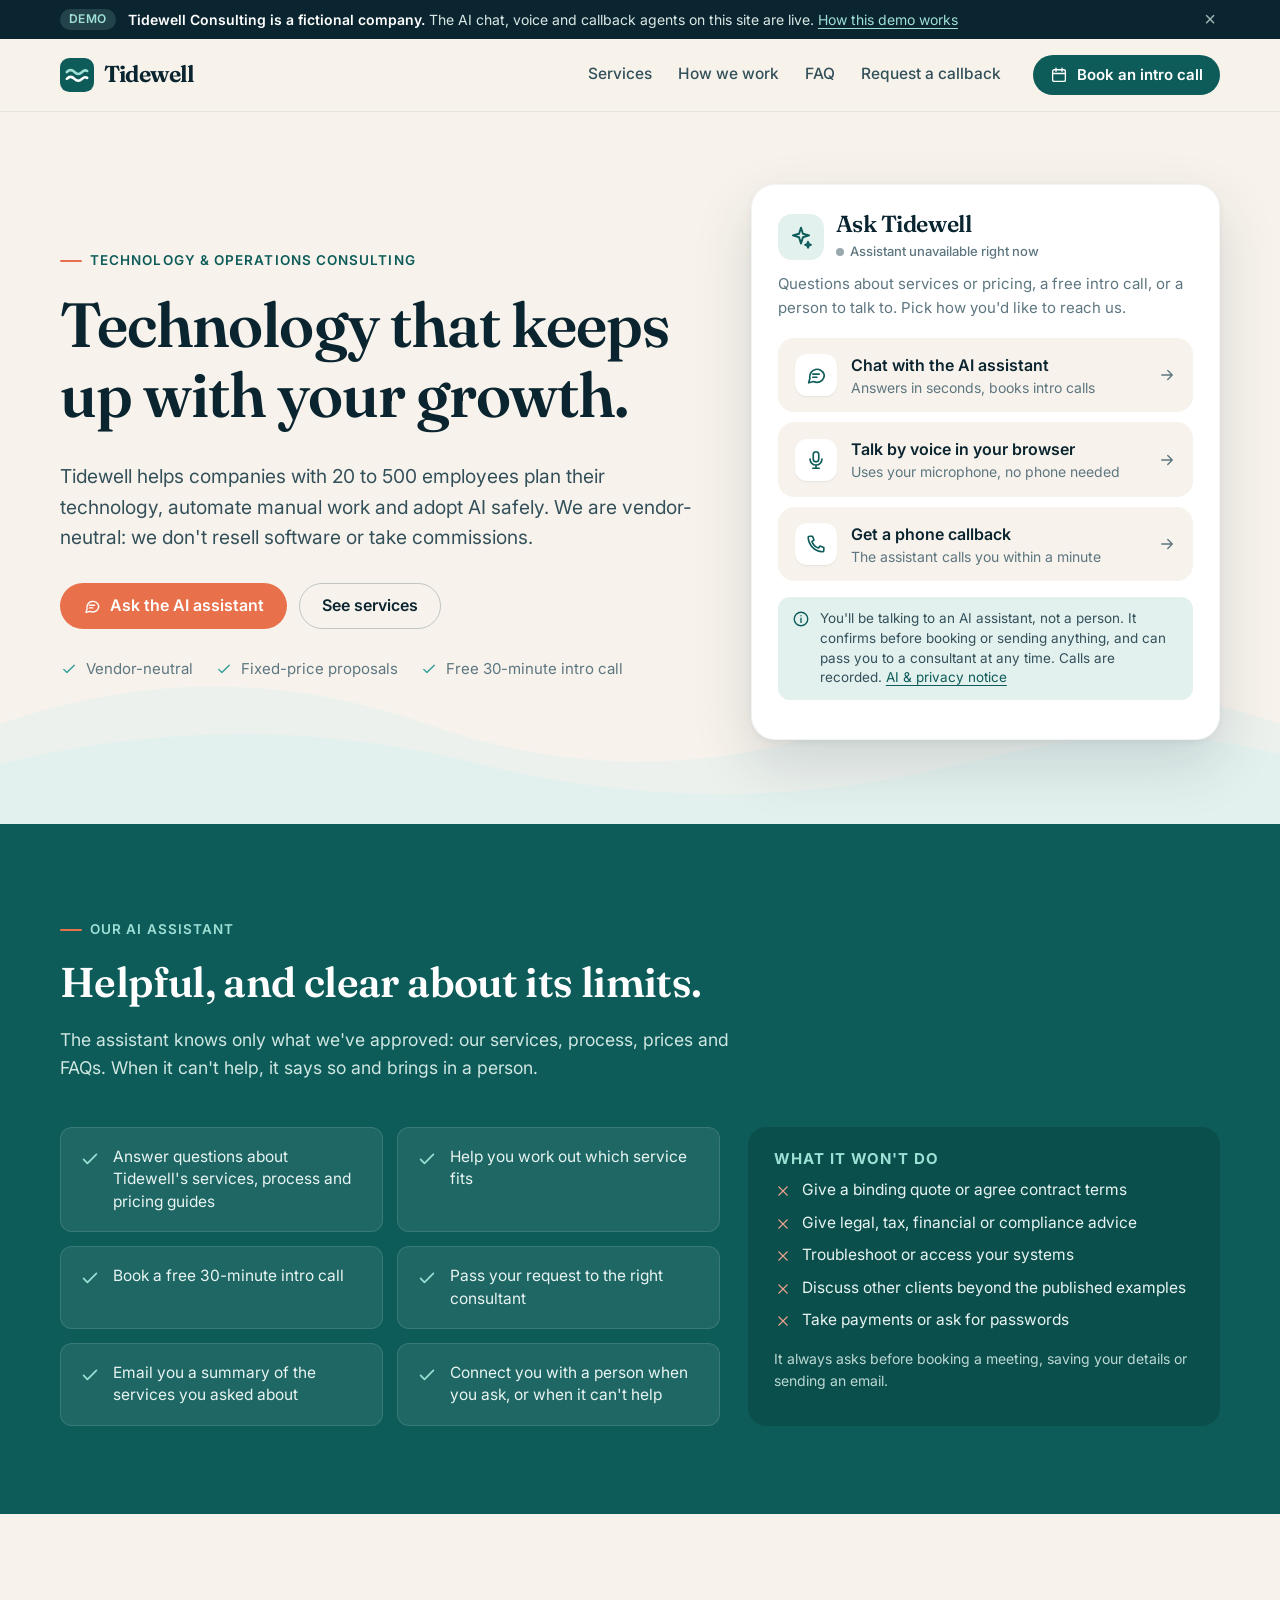
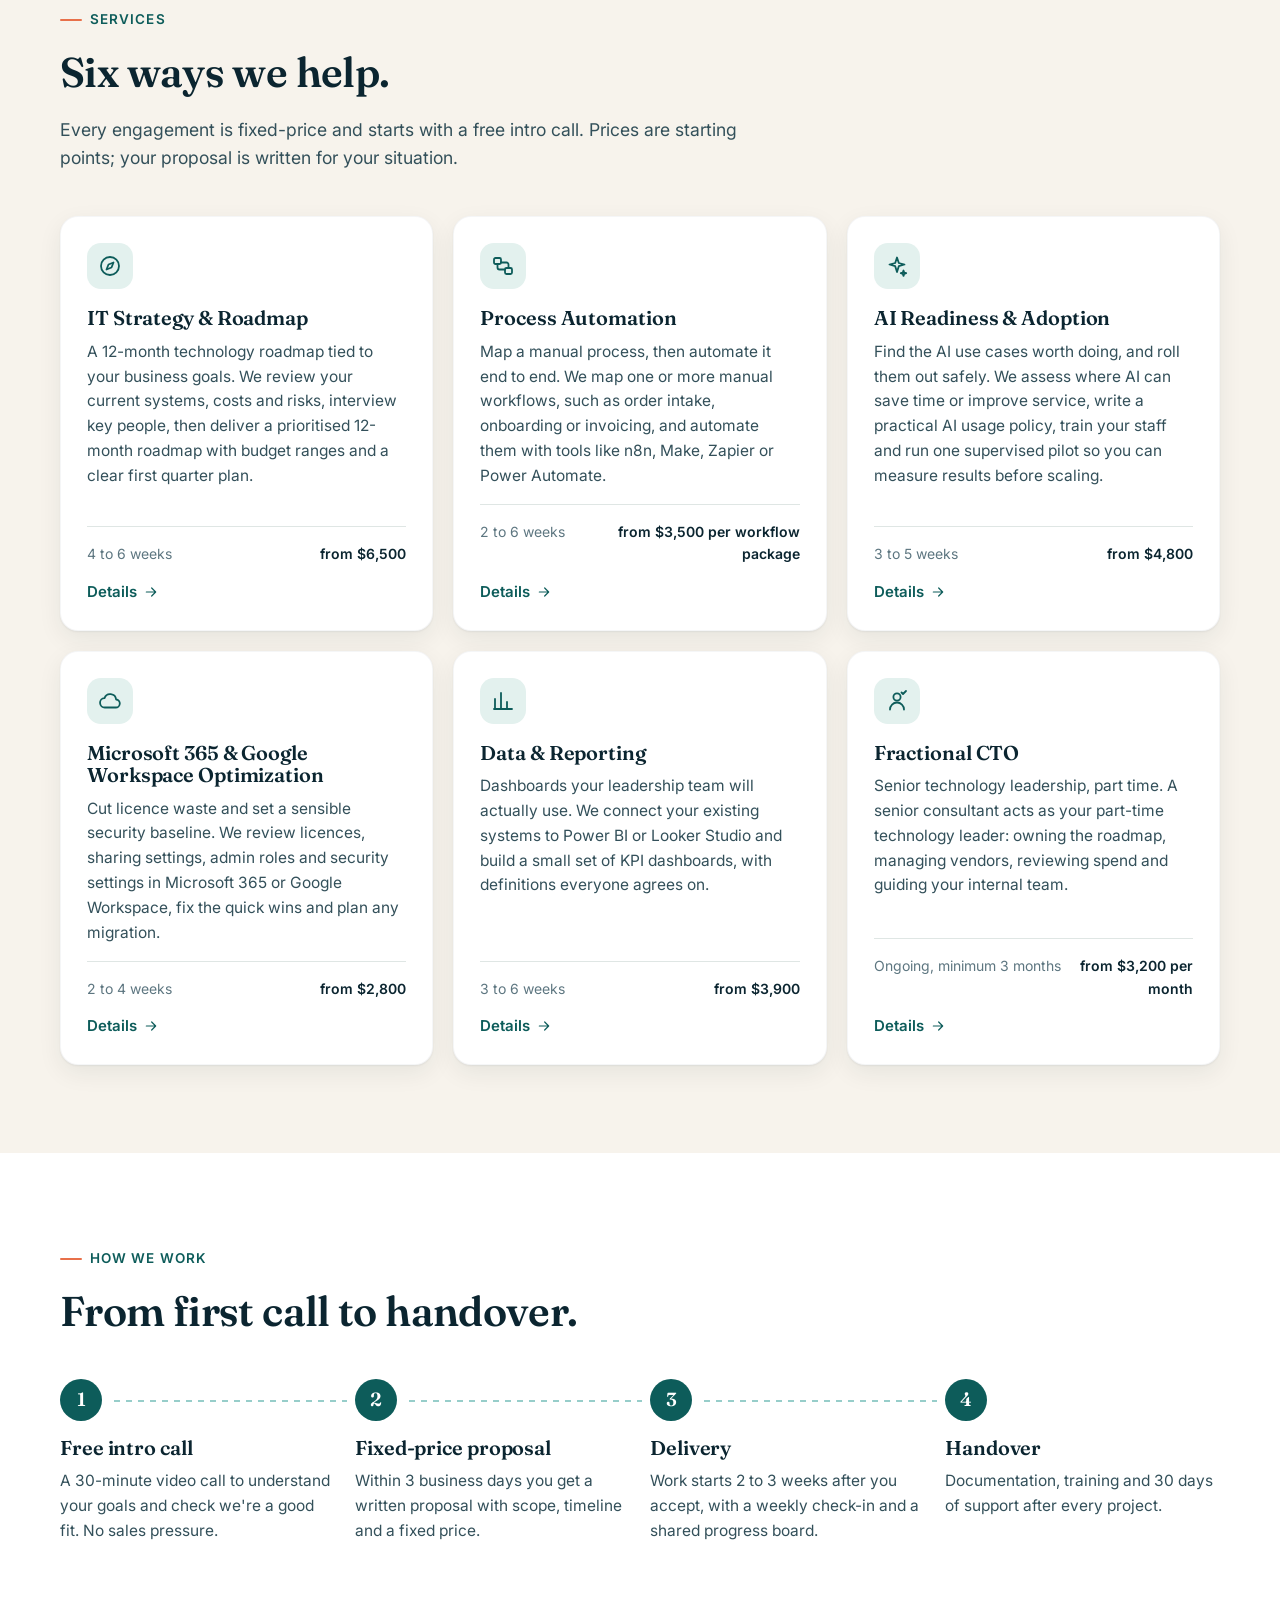
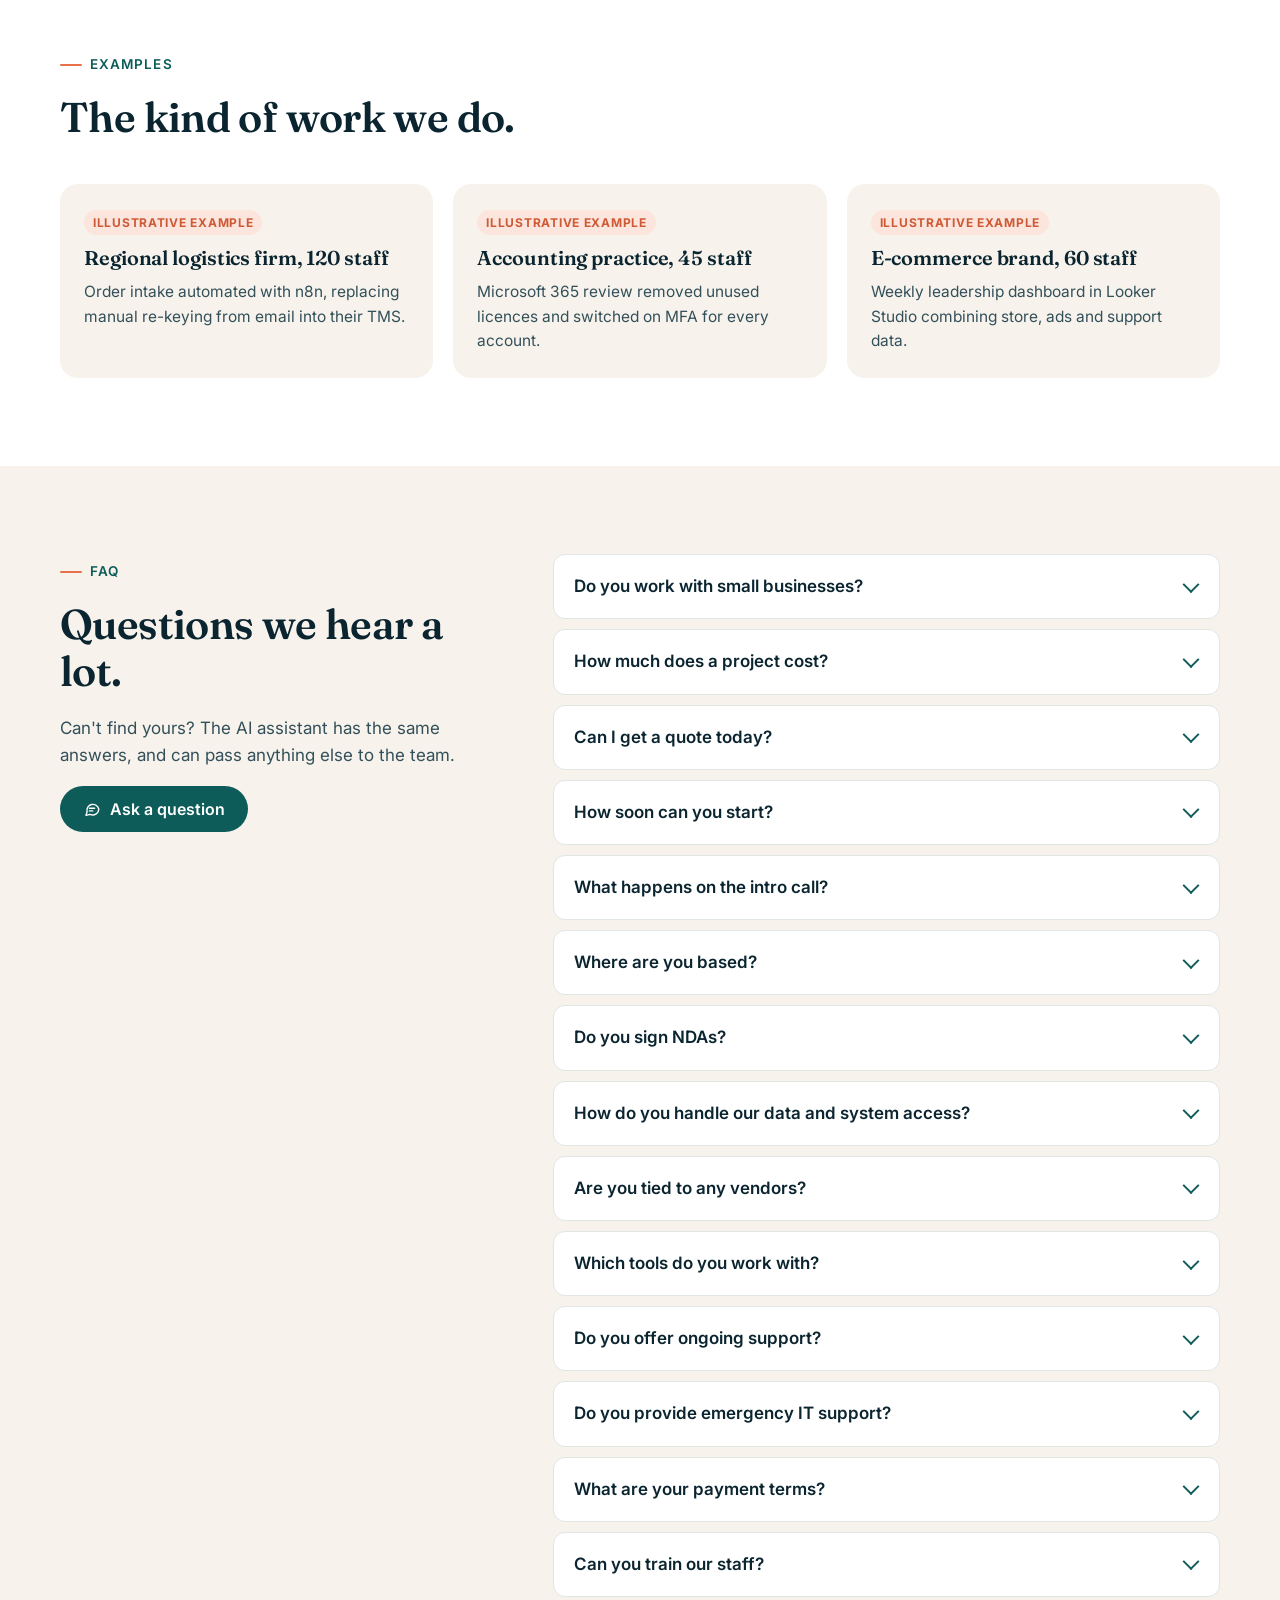
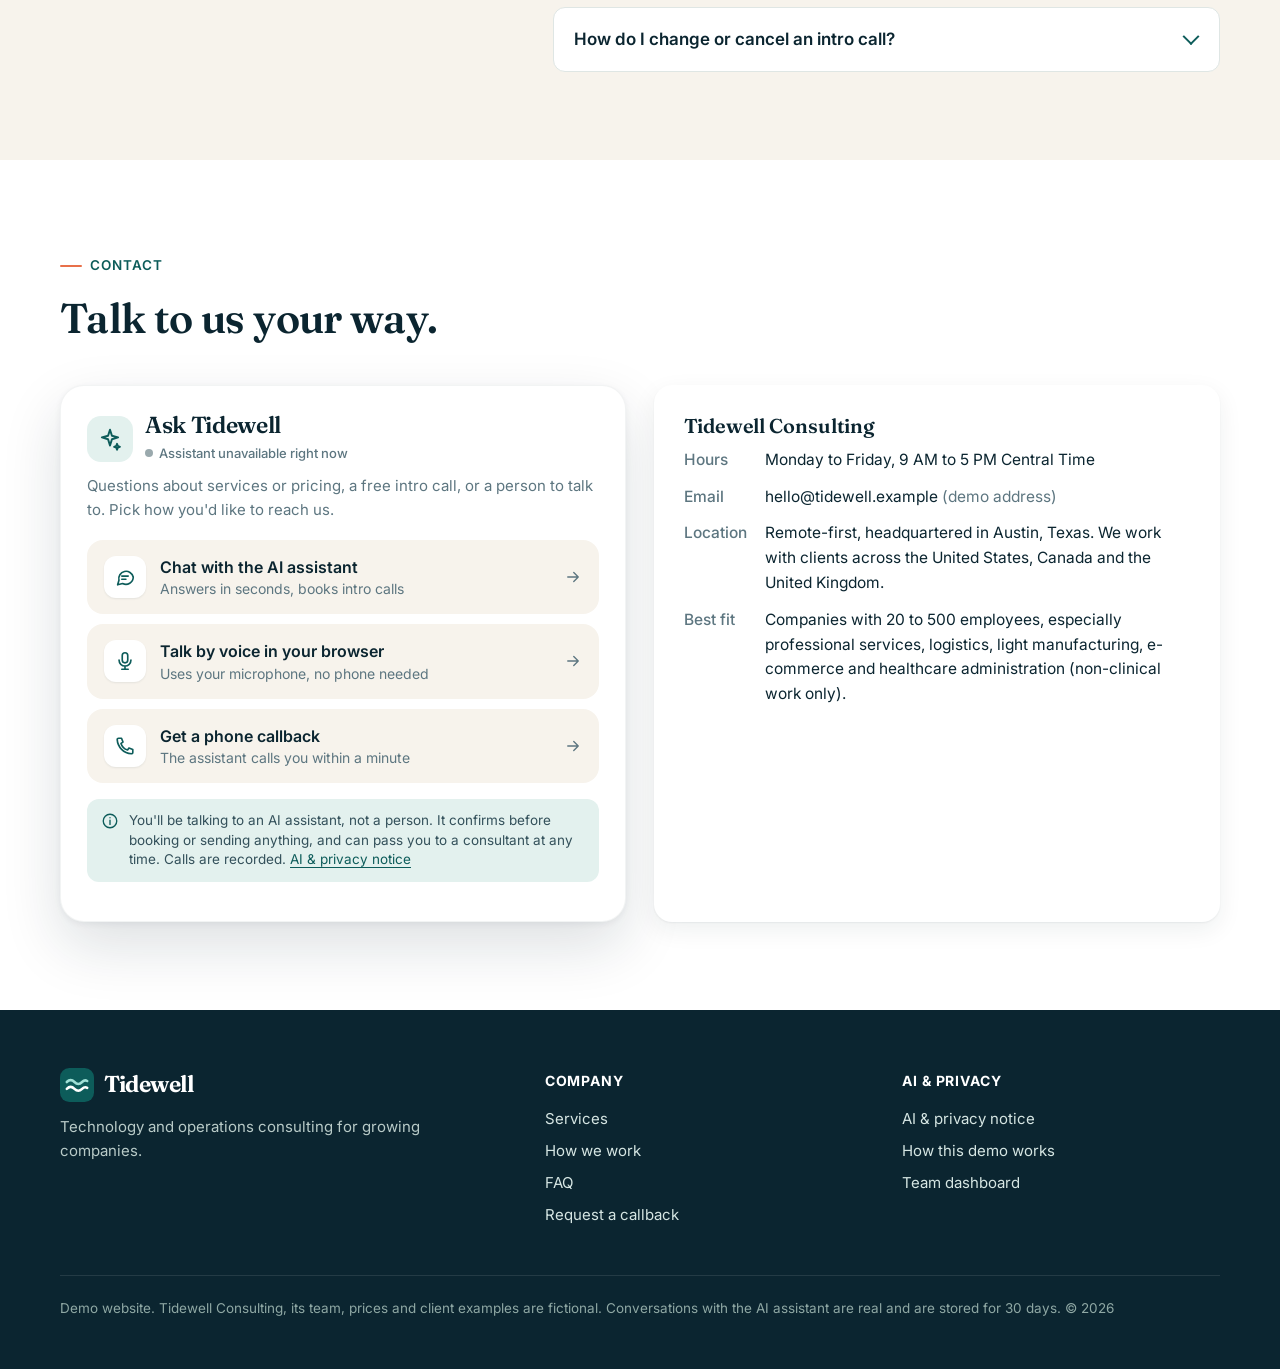
==== index.html @ 9776bb17 "Tidewell demo: agentic website with live chat, voice and callback agents Co-Authored-By: Claude Opus" ====
<!doctype html>
<html lang="en">
<head>
<meta charset="utf-8">
<meta name="viewport" content="width=device-width, initial-scale=1">
<title>Tidewell Consulting · Technology &amp; operations consulting (demo)</title>
<meta name="description" content="Technology and operations consulting for growing companies.">
<meta name="robots" content="noindex, nofollow">
<link rel="icon" href="assets/logo.svg" type="image/svg+xml">
<link rel="preconnect" href="https://fonts.googleapis.com">
<link rel="preconnect" href="https://fonts.gstatic.com" crossorigin>
<link href="https://fonts.googleapis.com/css2?family=Fraunces:opsz,wght@9..144,500;9..144,600;9..144,650&family=Inter:wght@400;500;600;700&display=swap" rel="stylesheet">
<link rel="stylesheet" href="assets/site.css">

<script>window.TIDEWELL = {"publicKey":"public_key_83528e5e118f64de9748c","chatAgentId":"agent_e2953eaca8eac07a4e36b69609","voiceAgentId":"agent_92b39ca3a1e855667f4f72f65f","callbackPhone":"+15122702972","logoUrl":"https://waxwingfactor.github.io/agentic-website-demo/assets/logo.svg","loadWidget":true};</script>
<script src="assets/site.js" defer></script>
</head>
<body>
<a class="skip" href="#main">Skip to content</a>
<div class="demo-banner" id="demo-banner" role="region" aria-label="Demo notice">
  <div class="wrap">
    <span class="pill">Demo</span>
    <span class="text"><strong>Tidewell Consulting is a fictional company.</strong> The AI chat, voice and callback agents on this site are live. <a href="how-it-works.html">How this demo works</a></span>
    <button type="button" aria-label="Hide demo notice" data-dismiss-banner>&times;</button>
  </div>
</div>
<header class="site-header" id="top">
  <div class="wrap">
    <a class="brand" href="index.html"><svg viewBox="0 0 40 40" aria-hidden="true"><rect width="40" height="40" rx="11" fill="#0d5c5a"/><path d="M8 16.5c3-3 6-3 9 0s6 3 9 0c2-2 4-2.4 6-1.2" stroke="#9fe0d6" stroke-width="3" fill="none" stroke-linecap="round"/><path d="M8 24.5c3-3 6-3 9 0s6 3 9 0c2-2 4-2.4 6-1.2" stroke="#fff" stroke-width="3" fill="none" stroke-linecap="round"/></svg><span>Tidewell</span></a>
    <nav class="nav" aria-label="Main">
      <a href="index.html#services">Services</a>
      <a href="index.html#process">How we work</a>
      <a href="index.html#faq">FAQ</a>
      <a href="callback.html">Request a callback</a>
    </nav>
    <button type="button" class="btn btn-dark btn-sm header-cta" data-open-assistant="chat"><svg class="" viewBox="0 0 24 24" fill="none" stroke="currentColor" stroke-width="1.8" stroke-linecap="round" stroke-linejoin="round" aria-hidden="true"><rect x="3.5" y="5" width="17" height="15.5" rx="2"/><path d="M3.5 10h17M8 3v4M16 3v4"/></svg>Book an intro call</button>
    <button type="button" class="menu-btn" aria-label="Open menu" aria-expanded="false" data-menu><svg class="" viewBox="0 0 24 24" fill="none" stroke="currentColor" stroke-width="1.8" stroke-linecap="round" stroke-linejoin="round" aria-hidden="true"><path d="M4 7h16M4 12h16M4 17h16"/></svg></button>
  </div>
</header>
<main id="main">

<section class="hero">
  <div class="wrap">
    <div>
      <span class="eyebrow">Technology &amp; operations consulting</span>
      <h1>Technology that keeps up with your growth.</h1>
      <p class="lede">Tidewell helps companies with 20 to 500 employees plan their technology, automate manual work and adopt AI safely. We are vendor-neutral: we don't resell software or take commissions.</p>
      <div class="hero-actions">
        <button type="button" class="btn btn-primary" data-open-assistant="chat"><svg class="" viewBox="0 0 24 24" fill="none" stroke="currentColor" stroke-width="1.8" stroke-linecap="round" stroke-linejoin="round" aria-hidden="true"><path d="M21 12a8 8 0 0 1-11.6 7.1L4 20.5l1.4-4.9A8 8 0 1 1 21 12Z"/><path d="M8.5 11h7M8.5 14.5h4.5"/></svg>Ask the AI assistant</button>
        <a class="btn btn-ghost" href="#services">See services</a>
      </div>
      <ul class="trust">
        <li><svg class="" viewBox="0 0 24 24" fill="none" stroke="currentColor" stroke-width="1.8" stroke-linecap="round" stroke-linejoin="round" aria-hidden="true"><path d="m5 12.5 4.2 4.2L19 7"/></svg>Vendor-neutral</li>
        <li><svg class="" viewBox="0 0 24 24" fill="none" stroke="currentColor" stroke-width="1.8" stroke-linecap="round" stroke-linejoin="round" aria-hidden="true"><path d="m5 12.5 4.2 4.2L19 7"/></svg>Fixed-price proposals</li>
        <li><svg class="" viewBox="0 0 24 24" fill="none" stroke="currentColor" stroke-width="1.8" stroke-linecap="round" stroke-linejoin="round" aria-hidden="true"><path d="m5 12.5 4.2 4.2L19 7"/></svg>Free 30-minute intro call</li>
      </ul>
    </div>
    <div class="assist-card" id="assistant">
  <div class="head">
    <div class="avatar"><svg class="" viewBox="0 0 24 24" fill="none" stroke="currentColor" stroke-width="1.8" stroke-linecap="round" stroke-linejoin="round" aria-hidden="true"><path d="M12 3.5 13.8 9 19.5 10.5 13.8 12.2 12 18l-1.8-5.8L4.5 10.5 10.2 9 12 3.5Z"/><path d="M18.5 16.5l.7 2 2 .7-2 .7-.7 2-.7-2-2-.7 2-.7.7-2Z"/></svg></div>
    <div>
      <h2>Ask Tidewell</h2>
      <span class="status" data-assistant-status><span class="dot"></span><span data-status-text>Connecting the AI assistant…</span></span>
    </div>
  </div>
  <p class="sub">Questions about services or pricing, a free intro call, or a person to talk to. Pick how you'd like to reach us.</p>
  <div class="assist-options">
    <button type="button" class="assist-option" data-open-assistant="chat">
      <span class="ico"><svg class="" viewBox="0 0 24 24" fill="none" stroke="currentColor" stroke-width="1.8" stroke-linecap="round" stroke-linejoin="round" aria-hidden="true"><path d="M21 12a8 8 0 0 1-11.6 7.1L4 20.5l1.4-4.9A8 8 0 1 1 21 12Z"/><path d="M8.5 11h7M8.5 14.5h4.5"/></svg></span>
      <span><strong>Chat with the AI assistant</strong><span class="desc">Answers in seconds, books intro calls</span></span>
      <svg class="arrow" viewBox="0 0 24 24" fill="none" stroke="currentColor" stroke-width="1.8" stroke-linecap="round" stroke-linejoin="round" aria-hidden="true"><path d="M5 12h14M13 6l6 6-6 6"/></svg>
    </button>
    <button type="button" class="assist-option" data-open-assistant="voice">
      <span class="ico"><svg class="" viewBox="0 0 24 24" fill="none" stroke="currentColor" stroke-width="1.8" stroke-linecap="round" stroke-linejoin="round" aria-hidden="true"><rect x="9" y="3" width="6" height="11" rx="3"/><path d="M5.5 11a6.5 6.5 0 0 0 13 0M12 17.5V21M8.5 21h7"/></svg></span>
      <span><strong>Talk by voice in your browser</strong><span class="desc">Uses your microphone, no phone needed</span></span>
      <svg class="arrow" viewBox="0 0 24 24" fill="none" stroke="currentColor" stroke-width="1.8" stroke-linecap="round" stroke-linejoin="round" aria-hidden="true"><path d="M5 12h14M13 6l6 6-6 6"/></svg>
    </button>
    <a class="assist-option" href="callback.html">
      <span class="ico"><svg class="" viewBox="0 0 24 24" fill="none" stroke="currentColor" stroke-width="1.8" stroke-linecap="round" stroke-linejoin="round" aria-hidden="true"><path d="M5 3.5h3.2l1.6 4.2-2.2 1.5a11 11 0 0 0 7.2 7.2l1.5-2.2 4.2 1.6V19a1.5 1.5 0 0 1-1.6 1.5A16.5 16.5 0 0 1 3.5 5.1 1.5 1.5 0 0 1 5 3.5Z"/></svg></span>
      <span><strong>Get a phone callback</strong><span class="desc">The assistant calls you within a minute</span></span>
      <svg class="arrow" viewBox="0 0 24 24" fill="none" stroke="currentColor" stroke-width="1.8" stroke-linecap="round" stroke-linejoin="round" aria-hidden="true"><path d="M5 12h14M13 6l6 6-6 6"/></svg>
    </a>
  </div>
  <p class="disclosure"><svg class="" viewBox="0 0 24 24" fill="none" stroke="currentColor" stroke-width="1.8" stroke-linecap="round" stroke-linejoin="round" aria-hidden="true"><circle cx="12" cy="12" r="9"/><path d="M12 11v5.5M12 7.6v.1"/></svg><span>You'll be talking to an AI assistant, not a person. It confirms before booking or sending anything, and can pass you to a consultant at any time. Calls are recorded. <a href="privacy.html">AI &amp; privacy notice</a></span></p>
</div>
  </div>
  <svg class="hero-waves" viewBox="0 0 1440 220" preserveAspectRatio="none" aria-hidden="true"><path fill="currentColor" opacity=".55" d="M0 120c160-50 320-50 480 0s320 50 480 0 320-50 480 0v100H0Z"/><path fill="currentColor" d="M0 160c180-40 360-40 540 0s360 40 540 0 270-30 360-10v70H0Z"/></svg>
</section>

<section class="bg-teal" id="assistant-limits" aria-labelledby="cap-title">
  <div class="wrap">
    <div class="section-head">
      <span class="eyebrow">Our AI assistant</span>
      <h2 id="cap-title">Helpful, and clear about its limits.</h2>
      <p style="color:#cfe6e1">The assistant knows only what we've approved: our services, process, prices and FAQs. When it can't help, it says so and brings in a person.</p>
    </div>
    <div class="cap-grid">
      <div class="cap-list">
        <div class="cap"><svg class="" viewBox="0 0 24 24" fill="none" stroke="currentColor" stroke-width="1.8" stroke-linecap="round" stroke-linejoin="round" aria-hidden="true"><path d="m5 12.5 4.2 4.2L19 7"/></svg><p>Answer questions about Tidewell's services, process and pricing guides</p></div>
        <div class="cap"><svg class="" viewBox="0 0 24 24" fill="none" stroke="currentColor" stroke-width="1.8" stroke-linecap="round" stroke-linejoin="round" aria-hidden="true"><path d="m5 12.5 4.2 4.2L19 7"/></svg><p>Help you work out which service fits</p></div>
        <div class="cap"><svg class="" viewBox="0 0 24 24" fill="none" stroke="currentColor" stroke-width="1.8" stroke-linecap="round" stroke-linejoin="round" aria-hidden="true"><path d="m5 12.5 4.2 4.2L19 7"/></svg><p>Book a free 30-minute intro call</p></div>
        <div class="cap"><svg class="" viewBox="0 0 24 24" fill="none" stroke="currentColor" stroke-width="1.8" stroke-linecap="round" stroke-linejoin="round" aria-hidden="true"><path d="m5 12.5 4.2 4.2L19 7"/></svg><p>Pass your request to the right consultant</p></div>
        <div class="cap"><svg class="" viewBox="0 0 24 24" fill="none" stroke="currentColor" stroke-width="1.8" stroke-linecap="round" stroke-linejoin="round" aria-hidden="true"><path d="m5 12.5 4.2 4.2L19 7"/></svg><p>Email you a summary of the services you asked about</p></div>
        <div class="cap"><svg class="" viewBox="0 0 24 24" fill="none" stroke="currentColor" stroke-width="1.8" stroke-linecap="round" stroke-linejoin="round" aria-hidden="true"><path d="m5 12.5 4.2 4.2L19 7"/></svg><p>Connect you with a person when you ask, or when it can't help</p></div>
      </div>
      <div class="limits">
        <h3>What it won't do</h3>
        <ul>
          <li><svg class="" viewBox="0 0 24 24" fill="none" stroke="currentColor" stroke-width="1.8" stroke-linecap="round" stroke-linejoin="round" aria-hidden="true"><path d="M6.5 6.5l11 11M17.5 6.5l-11 11"/></svg><span>Give a binding quote or agree contract terms</span></li>
          <li><svg class="" viewBox="0 0 24 24" fill="none" stroke="currentColor" stroke-width="1.8" stroke-linecap="round" stroke-linejoin="round" aria-hidden="true"><path d="M6.5 6.5l11 11M17.5 6.5l-11 11"/></svg><span>Give legal, tax, financial or compliance advice</span></li>
          <li><svg class="" viewBox="0 0 24 24" fill="none" stroke="currentColor" stroke-width="1.8" stroke-linecap="round" stroke-linejoin="round" aria-hidden="true"><path d="M6.5 6.5l11 11M17.5 6.5l-11 11"/></svg><span>Troubleshoot or access your systems</span></li>
          <li><svg class="" viewBox="0 0 24 24" fill="none" stroke="currentColor" stroke-width="1.8" stroke-linecap="round" stroke-linejoin="round" aria-hidden="true"><path d="M6.5 6.5l11 11M17.5 6.5l-11 11"/></svg><span>Discuss other clients beyond the published examples</span></li>
          <li><svg class="" viewBox="0 0 24 24" fill="none" stroke="currentColor" stroke-width="1.8" stroke-linecap="round" stroke-linejoin="round" aria-hidden="true"><path d="M6.5 6.5l11 11M17.5 6.5l-11 11"/></svg><span>Take payments or ask for passwords</span></li>
        </ul>
        <p class="note">It always asks before booking a meeting, saving your details or sending an email.</p>
      </div>
    </div>
  </div>
</section>

<section id="services" aria-labelledby="svc-title">
  <div class="wrap">
    <div class="section-head">
      <span class="eyebrow">Services</span>
      <h2 id="svc-title">Six ways we help.</h2>
      <p>Every engagement is fixed-price and starts with a free intro call. Prices are starting points; your proposal is written for your situation.</p>
    </div>
    <div class="svc-grid">
      <article class="svc">
  <div class="ico"><svg class="" viewBox="0 0 24 24" fill="none" stroke="currentColor" stroke-width="1.8" stroke-linecap="round" stroke-linejoin="round" aria-hidden="true"><circle cx="12" cy="12" r="9"/><path d="m15.5 8.5-2 5-5 2 2-5 5-2Z"/></svg></div>
  <h3>IT Strategy &amp; Roadmap</h3>
  <p>A 12-month technology roadmap tied to your business goals. We review your current systems, costs and risks, interview key people, then deliver a prioritised 12-month roadmap with budget ranges and a clear first quarter plan.</p>
  <div class="meta"><span>4 to 6 weeks</span><strong>from $6,500</strong></div>
  <a class="more" href="services.html#strategy">Details <svg class="" viewBox="0 0 24 24" fill="none" stroke="currentColor" stroke-width="1.8" stroke-linecap="round" stroke-linejoin="round" aria-hidden="true"><path d="M5 12h14M13 6l6 6-6 6"/></svg></a>
</article>
      <article class="svc">
  <div class="ico"><svg class="" viewBox="0 0 24 24" fill="none" stroke="currentColor" stroke-width="1.8" stroke-linecap="round" stroke-linejoin="round" aria-hidden="true"><rect x="3" y="4" width="7" height="6" rx="1.5"/><rect x="14" y="14" width="7" height="6" rx="1.5"/><path d="M6.5 10v3.5a2 2 0 0 0 2 2H14M17.5 14v-3.5a2 2 0 0 0-2-2H10"/></svg></div>
  <h3>Process Automation</h3>
  <p>Map a manual process, then automate it end to end. We map one or more manual workflows, such as order intake, onboarding or invoicing, and automate them with tools like n8n, Make, Zapier or Power Automate.</p>
  <div class="meta"><span>2 to 6 weeks</span><strong>from $3,500 per workflow package</strong></div>
  <a class="more" href="services.html#automation">Details <svg class="" viewBox="0 0 24 24" fill="none" stroke="currentColor" stroke-width="1.8" stroke-linecap="round" stroke-linejoin="round" aria-hidden="true"><path d="M5 12h14M13 6l6 6-6 6"/></svg></a>
</article>
      <article class="svc">
  <div class="ico"><svg class="" viewBox="0 0 24 24" fill="none" stroke="currentColor" stroke-width="1.8" stroke-linecap="round" stroke-linejoin="round" aria-hidden="true"><path d="M12 3.5 13.8 9 19.5 10.5 13.8 12.2 12 18l-1.8-5.8L4.5 10.5 10.2 9 12 3.5Z"/><path d="M18.5 16.5l.7 2 2 .7-2 .7-.7 2-.7-2-2-.7 2-.7.7-2Z"/></svg></div>
  <h3>AI Readiness &amp; Adoption</h3>
  <p>Find the AI use cases worth doing, and roll them out safely. We assess where AI can save time or improve service, write a practical AI usage policy, train your staff and run one supervised pilot so you can measure results before scaling.</p>
  <div class="meta"><span>3 to 5 weeks</span><strong>from $4,800</strong></div>
  <a class="more" href="services.html#ai">Details <svg class="" viewBox="0 0 24 24" fill="none" stroke="currentColor" stroke-width="1.8" stroke-linecap="round" stroke-linejoin="round" aria-hidden="true"><path d="M5 12h14M13 6l6 6-6 6"/></svg></a>
</article>
      <article class="svc">
  <div class="ico"><svg class="" viewBox="0 0 24 24" fill="none" stroke="currentColor" stroke-width="1.8" stroke-linecap="round" stroke-linejoin="round" aria-hidden="true"><path d="M7 18.5h10.5a4 4 0 0 0 .6-8 6 6 0 0 0-11.6-1.4A4.6 4.6 0 0 0 7 18.5Z"/></svg></div>
  <h3>Microsoft 365 &amp; Google Workspace Optimization</h3>
  <p>Cut licence waste and set a sensible security baseline. We review licences, sharing settings, admin roles and security settings in Microsoft 365 or Google Workspace, fix the quick wins and plan any migration.</p>
  <div class="meta"><span>2 to 4 weeks</span><strong>from $2,800</strong></div>
  <a class="more" href="services.html#workspace">Details <svg class="" viewBox="0 0 24 24" fill="none" stroke="currentColor" stroke-width="1.8" stroke-linecap="round" stroke-linejoin="round" aria-hidden="true"><path d="M5 12h14M13 6l6 6-6 6"/></svg></a>
</article>
      <article class="svc">
  <div class="ico"><svg class="" viewBox="0 0 24 24" fill="none" stroke="currentColor" stroke-width="1.8" stroke-linecap="round" stroke-linejoin="round" aria-hidden="true"><path d="M4 20V10M10 20V4M16 20v-7M21 20H3"/></svg></div>
  <h3>Data &amp; Reporting</h3>
  <p>Dashboards your leadership team will actually use. We connect your existing systems to Power BI or Looker Studio and build a small set of KPI dashboards, with definitions everyone agrees on.</p>
  <div class="meta"><span>3 to 6 weeks</span><strong>from $3,900</strong></div>
  <a class="more" href="services.html#data">Details <svg class="" viewBox="0 0 24 24" fill="none" stroke="currentColor" stroke-width="1.8" stroke-linecap="round" stroke-linejoin="round" aria-hidden="true"><path d="M5 12h14M13 6l6 6-6 6"/></svg></a>
</article>
      <article class="svc">
  <div class="ico"><svg class="" viewBox="0 0 24 24" fill="none" stroke="currentColor" stroke-width="1.8" stroke-linecap="round" stroke-linejoin="round" aria-hidden="true"><circle cx="12" cy="8" r="3.6"/><path d="M5 20.5a7 7 0 0 1 14 0"/><path d="m16.5 3.5 1.5 1.5 3-3"/></svg></div>
  <h3>Fractional CTO</h3>
  <p>Senior technology leadership, part time. A senior consultant acts as your part-time technology leader: owning the roadmap, managing vendors, reviewing spend and guiding your internal team.</p>
  <div class="meta"><span>Ongoing, minimum 3 months</span><strong>from $3,200 per month</strong></div>
  <a class="more" href="services.html#fractional-cto">Details <svg class="" viewBox="0 0 24 24" fill="none" stroke="currentColor" stroke-width="1.8" stroke-linecap="round" stroke-linejoin="round" aria-hidden="true"><path d="M5 12h14M13 6l6 6-6 6"/></svg></a>
</article>
    </div>
  </div>
</section>

<section class="bg-white" id="process" aria-labelledby="process-title">
  <div class="wrap">
    <div class="section-head">
      <span class="eyebrow">How we work</span>
      <h2 id="process-title">From first call to handover.</h2>
    </div>
    <div class="steps">
      <div class="step"><h3>Free intro call</h3><p>A 30-minute video call to understand your goals and check we're a good fit. No sales pressure.</p></div>
      <div class="step"><h3>Fixed-price proposal</h3><p>Within 3 business days you get a written proposal with scope, timeline and a fixed price.</p></div>
      <div class="step"><h3>Delivery</h3><p>Work starts 2 to 3 weeks after you accept, with a weekly check-in and a shared progress board.</p></div>
      <div class="step"><h3>Handover</h3><p>Documentation, training and 30 days of support after every project.</p></div>
    </div>
  </div>
</section>

<section class="bg-white" style="padding-top:0" aria-labelledby="ex-title">
  <div class="wrap">
    <div class="section-head">
      <span class="eyebrow">Examples</span>
      <h2 id="ex-title">The kind of work we do.</h2>
    </div>
    <div class="ex-grid">
      <article class="ex"><span class="tag">Illustrative example</span><h3>Regional logistics firm, 120 staff</h3><p>Order intake automated with n8n, replacing manual re-keying from email into their TMS.</p></article>
      <article class="ex"><span class="tag">Illustrative example</span><h3>Accounting practice, 45 staff</h3><p>Microsoft 365 review removed unused licences and switched on MFA for every account.</p></article>
      <article class="ex"><span class="tag">Illustrative example</span><h3>E-commerce brand, 60 staff</h3><p>Weekly leadership dashboard in Looker Studio combining store, ads and support data.</p></article>
    </div>
  </div>
</section>

<section id="faq" aria-labelledby="faq-title">
  <div class="wrap faq-grid">
    <div class="faq-aside">
      <span class="eyebrow">FAQ</span>
      <h2 id="faq-title">Questions we hear a lot.</h2>
      <p>Can't find yours? The AI assistant has the same answers, and can pass anything else to the team.</p>
      <button type="button" class="btn btn-dark" data-open-assistant="chat"><svg class="" viewBox="0 0 24 24" fill="none" stroke="currentColor" stroke-width="1.8" stroke-linecap="round" stroke-linejoin="round" aria-hidden="true"><path d="M21 12a8 8 0 0 1-11.6 7.1L4 20.5l1.4-4.9A8 8 0 1 1 21 12Z"/><path d="M8.5 11h7M8.5 14.5h4.5"/></svg>Ask a question</button>
    </div>
    <div class="faq-list">
      <details><summary>Do you work with small businesses?</summary><p>Our best fit is 20 to 500 employees. Smaller teams often start with a Process Automation package or a Microsoft 365 / Google Workspace review.</p></details>
      <details><summary>How much does a project cost?</summary><p>Every project gets a fixed price after a free intro call. As a guide, packages start at $2,800, and Fractional CTO support starts at $3,200 per month.</p></details>
      <details><summary>Can I get a quote today?</summary><p>We can share starting prices right away. A fixed quote needs a 30-minute intro call, and you'll have it in writing within 3 business days.</p></details>
      <details><summary>How soon can you start?</summary><p>Usually 2 to 3 weeks after you accept a proposal.</p></details>
      <details><summary>What happens on the intro call?</summary><p>A 30-minute video call with a consultant. We talk about your goals and current setup, check whether we're a good fit and agree on next steps.</p></details>
      <details><summary>Where are you based?</summary><p>We're remote-first and headquartered in Austin, Texas, with clients across the US, Canada and the UK. Meetings are scheduled in your time zone within our business hours.</p></details>
      <details><summary>Do you sign NDAs?</summary><p>Yes. We're happy to sign a mutual NDA before discovery.</p></details>
      <details><summary>How do you handle our data and system access?</summary><p>We use named accounts with the least access needed, require multi-factor authentication and remove our access when the project ends. We'll never ask for passwords by chat, phone or email.</p></details>
      <details><summary>Are you tied to any vendors?</summary><p>No. We're vendor-neutral and don't take commissions, so recommendations are based only on what suits you.</p></details>
      <details><summary>Which tools do you work with?</summary><p>Microsoft 365, Google Workspace, n8n, Make, Zapier, Power Automate, Power BI, Looker Studio, HubSpot and Salesforce integrations, plus core Azure and AWS services.</p></details>
      <details><summary>Do you offer ongoing support?</summary><p>Every project includes 30 days of support. Optional support plans start at $750 per month.</p></details>
      <details><summary>Do you provide emergency IT support?</summary><p>No. We don't run a help desk or incident response. If you have an urgent outage or security incident, contact your IT provider; we can refer you to a specialist partner.</p></details>
      <details><summary>What are your payment terms?</summary><p>Projects are 50% on acceptance and 50% on delivery. Retainers are billed monthly in advance.</p></details>
      <details><summary>Can you train our staff?</summary><p>Yes. Training is part of AI Readiness &amp; Adoption and every handover, and we run standalone workshops too.</p></details>
      <details><summary>How do I change or cancel an intro call?</summary><p>Reply to your confirmation email, or ask the assistant to pass the request to our team.</p></details>
    </div>
  </div>
</section>

<section class="bg-white" id="contact" aria-labelledby="contact-title">
  <div class="wrap">
    <div class="section-head">
      <span class="eyebrow">Contact</span>
      <h2 id="contact-title">Talk to us your way.</h2>
    </div>
    <div class="contact-grid">
      <div class="assist-card" id="assistant-2">
  <div class="head">
    <div class="avatar"><svg class="" viewBox="0 0 24 24" fill="none" stroke="currentColor" stroke-width="1.8" stroke-linecap="round" stroke-linejoin="round" aria-hidden="true"><path d="M12 3.5 13.8 9 19.5 10.5 13.8 12.2 12 18l-1.8-5.8L4.5 10.5 10.2 9 12 3.5Z"/><path d="M18.5 16.5l.7 2 2 .7-2 .7-.7 2-.7-2-2-.7 2-.7.7-2Z"/></svg></div>
    <div>
      <h2>Ask Tidewell</h2>
      <span class="status" data-assistant-status><span class="dot"></span><span data-status-text>Connecting the AI assistant…</span></span>
    </div>
  </div>
  <p class="sub">Questions about services or pricing, a free intro call, or a person to talk to. Pick how you'd like to reach us.</p>
  <div class="assist-options">
    <button type="button" class="assist-option" data-open-assistant="chat">
      <span class="ico"><svg class="" viewBox="0 0 24 24" fill="none" stroke="currentColor" stroke-width="1.8" stroke-linecap="round" stroke-linejoin="round" aria-hidden="true"><path d="M21 12a8 8 0 0 1-11.6 7.1L4 20.5l1.4-4.9A8 8 0 1 1 21 12Z"/><path d="M8.5 11h7M8.5 14.5h4.5"/></svg></span>
      <span><strong>Chat with the AI assistant</strong><span class="desc">Answers in seconds, books intro calls</span></span>
      <svg class="arrow" viewBox="0 0 24 24" fill="none" stroke="currentColor" stroke-width="1.8" stroke-linecap="round" stroke-linejoin="round" aria-hidden="true"><path d="M5 12h14M13 6l6 6-6 6"/></svg>
    </button>
    <button type="button" class="assist-option" data-open-assistant="voice">
      <span class="ico"><svg class="" viewBox="0 0 24 24" fill="none" stroke="currentColor" stroke-width="1.8" stroke-linecap="round" stroke-linejoin="round" aria-hidden="true"><rect x="9" y="3" width="6" height="11" rx="3"/><path d="M5.5 11a6.5 6.5 0 0 0 13 0M12 17.5V21M8.5 21h7"/></svg></span>
      <span><strong>Talk by voice in your browser</strong><span class="desc">Uses your microphone, no phone needed</span></span>
      <svg class="arrow" viewBox="0 0 24 24" fill="none" stroke="currentColor" stroke-width="1.8" stroke-linecap="round" stroke-linejoin="round" aria-hidden="true"><path d="M5 12h14M13 6l6 6-6 6"/></svg>
    </button>
    <a class="assist-option" href="callback.html">
      <span class="ico"><svg class="" viewBox="0 0 24 24" fill="none" stroke="currentColor" stroke-width="1.8" stroke-linecap="round" stroke-linejoin="round" aria-hidden="true"><path d="M5 3.5h3.2l1.6 4.2-2.2 1.5a11 11 0 0 0 7.2 7.2l1.5-2.2 4.2 1.6V19a1.5 1.5 0 0 1-1.6 1.5A16.5 16.5 0 0 1 3.5 5.1 1.5 1.5 0 0 1 5 3.5Z"/></svg></span>
      <span><strong>Get a phone callback</strong><span class="desc">The assistant calls you within a minute</span></span>
      <svg class="arrow" viewBox="0 0 24 24" fill="none" stroke="currentColor" stroke-width="1.8" stroke-linecap="round" stroke-linejoin="round" aria-hidden="true"><path d="M5 12h14M13 6l6 6-6 6"/></svg>
    </a>
  </div>
  <p class="disclosure"><svg class="" viewBox="0 0 24 24" fill="none" stroke="currentColor" stroke-width="1.8" stroke-linecap="round" stroke-linejoin="round" aria-hidden="true"><circle cx="12" cy="12" r="9"/><path d="M12 11v5.5M12 7.6v.1"/></svg><span>You'll be talking to an AI assistant, not a person. It confirms before booking or sending anything, and can pass you to a consultant at any time. Calls are recorded. <a href="privacy.html">AI &amp; privacy notice</a></span></p>
</div>
      <div class="panel">
        <h3>Tidewell Consulting</h3>
        <dl>
          <dt>Hours</dt><dd>Monday to Friday, 9 AM to 5 PM Central Time</dd>
          <dt>Email</dt><dd>hello@tidewell.example <span style="color:var(--muted)">(demo address)</span></dd>
          <dt>Location</dt><dd>Remote-first, headquartered in Austin, Texas. We work with clients across the United States, Canada and the United Kingdom.</dd>
          <dt>Best fit</dt><dd>Companies with 20 to 500 employees, especially professional services, logistics, light manufacturing, e-commerce and healthcare administration (non-clinical work only).</dd>
        </dl>
      </div>
    </div>
  </div>
</section>
</main>
<footer class="site-footer">
  <div class="wrap">
    <div>
      <a class="brand" href="index.html"><svg viewBox="0 0 40 40" aria-hidden="true"><rect width="40" height="40" rx="11" fill="#0d5c5a"/><path d="M8 16.5c3-3 6-3 9 0s6 3 9 0c2-2 4-2.4 6-1.2" stroke="#9fe0d6" stroke-width="3" fill="none" stroke-linecap="round"/><path d="M8 24.5c3-3 6-3 9 0s6 3 9 0c2-2 4-2.4 6-1.2" stroke="#fff" stroke-width="3" fill="none" stroke-linecap="round"/></svg><span>Tidewell</span></a>
      <p>Technology and operations consulting for growing companies.</p>
    </div>
    <div>
      <h4>Company</h4>
      <ul>
        <li><a href="services.html">Services</a></li>
        <li><a href="index.html#process">How we work</a></li>
        <li><a href="index.html#faq">FAQ</a></li>
        <li><a href="callback.html">Request a callback</a></li>
      </ul>
    </div>
    <div>
      <h4>AI &amp; privacy</h4>
      <ul>
        <li><a href="privacy.html">AI &amp; privacy notice</a></li>
        <li><a href="how-it-works.html">How this demo works</a></li>
        <li><a href="admin/">Team dashboard</a></li>
      </ul>
    </div>
    <p class="fine">Demo website. Tidewell Consulting, its team, prices and client examples are fictional. Conversations with the AI assistant are real and are stored for 30 days. &copy; 2026</p>
  </div>
</footer>
</body>
</html>
---- assets/site.css ----
:root {
  --ink: #0b2530;
  --ink-2: #33505a;
  --muted: #5d7680;
  --teal: #0d5c5a;
  --teal-2: #0a4746;
  --sea: #2f9c95;
  --mist: #e3f1ee;
  --sand: #f7f3ec;
  --sand-2: #efe8dc;
  --coral: #e8704a;
  --coral-2: #cf5a36;
  --white: #ffffff;
  --line: #dfe6e4;
  --radius: 18px;
  --radius-sm: 12px;
  --shadow: 0 1px 2px rgba(11, 37, 48, .06), 0 8px 24px rgba(11, 37, 48, .07);
  --shadow-lg: 0 2px 6px rgba(11, 37, 48, .06), 0 24px 60px rgba(11, 37, 48, .14);
  --display: "Fraunces", Georgia, "Times New Roman", serif;
  --body: "Inter", system-ui, -apple-system, "Segoe UI", Roboto, sans-serif;
  --max: 1160px;
}

* { box-sizing: border-box; }
html { scroll-behavior: smooth; -webkit-text-size-adjust: 100%; }
body {
  margin: 0;
  font-family: var(--body);
  font-size: 17px;
  line-height: 1.6;
  color: var(--ink);
  background: var(--sand);
  -webkit-font-smoothing: antialiased;
}
img, svg { display: block; max-width: 100%; }
a { color: var(--teal); text-underline-offset: 3px; }
a:hover { color: var(--teal-2); }
h1, h2, h3 { font-family: var(--display); font-weight: 600; letter-spacing: -0.015em; line-height: 1.12; margin: 0 0 .5em; }
h1 { font-size: clamp(2.3rem, 5.2vw, 3.9rem); }
h2 { font-size: clamp(1.8rem, 3.4vw, 2.6rem); }
h3 { font-size: 1.25rem; letter-spacing: -0.005em; }
p { margin: 0 0 1em; }
:focus-visible { outline: 3px solid var(--sea); outline-offset: 3px; border-radius: 6px; }
.wrap { width: min(var(--max), calc(100% - 40px)); margin: 0 auto; }
.skip { position: absolute; left: -999px; top: 0; background: var(--ink); color: #fff; padding: 10px 14px; z-index: 100; }
.skip:focus { left: 10px; top: 10px; }

/* Demo banner */
.demo-banner {
  background: var(--ink);
  color: #dbe9e6;
  font-size: 14px;
  line-height: 1.4;
}
.demo-banner .wrap { display: flex; align-items: center; gap: 12px; padding: 9px 0; }
.demo-banner strong { color: #fff; font-weight: 600; }
.demo-banner a { color: #9fe0d6; }
.demo-banner .pill { background: rgba(159, 224, 214, .16); color: #9fe0d6; border-radius: 999px; padding: 2px 9px; font-weight: 600; font-size: 12px; letter-spacing: .04em; text-transform: uppercase; flex: none; }
.demo-banner .text { flex: 1; }
.demo-banner button { background: none; border: 0; color: #9fb7b3; font-size: 20px; cursor: pointer; padding: 0 4px; line-height: 1; }

/* Header */
.site-header { position: sticky; top: 0; z-index: 50; background: rgba(247, 243, 236, .9); backdrop-filter: saturate(1.4) blur(10px); -webkit-backdrop-filter: saturate(1.4) blur(10px); border-bottom: 1px solid rgba(11, 37, 48, .07); }
.site-header .wrap { display: flex; align-items: center; gap: 28px; height: 72px; }
.brand { display: flex; align-items: center; gap: 10px; color: var(--ink); text-decoration: none; font-family: var(--display); font-weight: 650; font-size: 23px; letter-spacing: -0.02em; }
.brand svg { width: 34px; height: 34px; }
.brand:hover { color: var(--ink); }
.nav { display: flex; gap: 26px; margin-left: auto; }
.nav a { color: var(--ink-2); text-decoration: none; font-size: 15.5px; font-weight: 500; }
.nav a:hover, .nav a[aria-current="page"] { color: var(--teal); }
.header-cta { margin-left: 4px; }
.menu-btn { display: none; margin-left: auto; background: none; border: 1px solid var(--line); border-radius: 10px; width: 44px; height: 44px; cursor: pointer; color: var(--ink); }
.menu-btn svg { margin: auto; }

/* Buttons */
.btn { display: inline-flex; align-items: center; justify-content: center; gap: 9px; border-radius: 999px; padding: 13px 22px; font: 600 16px/1.1 var(--body); text-decoration: none; border: 1.5px solid transparent; cursor: pointer; transition: background .15s, color .15s, border-color .15s, transform .15s; white-space: nowrap; }
.btn:active { transform: translateY(1px); }
.btn-primary { background: var(--coral); color: #fff; }
.btn-primary:hover { background: var(--coral-2); color: #fff; }
.btn-dark { background: var(--teal); color: #fff; }
.btn-dark:hover { background: var(--teal-2); color: #fff; }
.btn-ghost { background: transparent; color: var(--ink); border-color: rgba(11, 37, 48, .22); }
.btn-ghost:hover { border-color: var(--ink); color: var(--ink); }
.btn-sm { padding: 10px 16px; font-size: 15px; }
.btn svg { width: 18px; height: 18px; flex: none; }

/* Hero */
.hero { position: relative; overflow: hidden; padding: 72px 0 84px; }
.hero .wrap { display: grid; grid-template-columns: 1.15fr .85fr; gap: 56px; align-items: center; position: relative; z-index: 1; }
.eyebrow { display: inline-flex; align-items: center; gap: 8px; font-size: 13.5px; font-weight: 600; letter-spacing: .08em; text-transform: uppercase; color: var(--teal); margin-bottom: 18px; }
.eyebrow::before { content: ""; width: 22px; height: 2px; background: var(--coral); border-radius: 2px; }
.lede { font-size: 1.2rem; color: var(--ink-2); max-width: 34em; }
.hero-actions { display: flex; flex-wrap: wrap; gap: 12px; margin: 30px 0 28px; }
.trust { display: flex; flex-wrap: wrap; gap: 10px 22px; color: var(--muted); font-size: 15px; padding: 0; margin: 0; list-style: none; }
.trust li { display: flex; align-items: center; gap: 8px; }
.trust svg { width: 18px; height: 18px; color: var(--sea); }
.hero-waves { position: absolute; inset: auto 0 0 0; height: 220px; z-index: 0; color: var(--mist); }

/* Assistant card */
.assist-card { background: var(--white); border-radius: 24px; box-shadow: var(--shadow-lg); padding: 26px; border: 1px solid rgba(11, 37, 48, .05); }
.assist-card .head { display: flex; align-items: center; gap: 12px; margin-bottom: 6px; }
.assist-card .avatar { width: 46px; height: 46px; border-radius: 14px; background: var(--mist); display: grid; place-items: center; color: var(--teal); flex: none; }
.assist-card .avatar svg { width: 26px; height: 26px; }
.assist-card h2 { font-size: 1.45rem; margin: 0; }
.status { display: inline-flex; align-items: center; gap: 6px; font-size: 13px; color: var(--muted); font-weight: 500; }
.status .dot { width: 8px; height: 8px; border-radius: 50%; background: #9aa9ad; }
.status.live .dot { background: #22a06b; box-shadow: 0 0 0 4px rgba(34, 160, 107, .15); }
.assist-card .sub { color: var(--muted); font-size: 15px; margin: 8px 0 18px; }
.assist-options { display: grid; gap: 10px; }
.assist-option { display: flex; align-items: center; gap: 14px; width: 100%; text-align: left; background: var(--sand); border: 1.5px solid transparent; border-radius: 16px; padding: 14px 16px; cursor: pointer; font: inherit; color: var(--ink); text-decoration: none; transition: border-color .15s, background .15s; }
.assist-option:hover { border-color: var(--sea); background: #f2f7f5; color: var(--ink); }
.assist-option .ico { width: 42px; height: 42px; border-radius: 12px; display: grid; place-items: center; background: var(--white); color: var(--teal); flex: none; box-shadow: 0 1px 2px rgba(11, 37, 48, .08); }
.assist-option .ico svg { width: 22px; height: 22px; }
.assist-option strong { display: block; font-size: 16px; font-weight: 600; }
.assist-option span.desc { display: block; font-size: 14px; color: var(--muted); line-height: 1.35; }
.assist-option .arrow { margin-left: auto; color: var(--muted); width: 18px; height: 18px; flex: none; }
.assist-option[disabled] { opacity: .55; cursor: not-allowed; }
.disclosure { display: flex; gap: 10px; margin-top: 16px; font-size: 13.5px; line-height: 1.45; color: var(--ink-2); background: var(--mist); border-radius: 12px; padding: 12px 14px; }
.disclosure svg { width: 18px; height: 18px; color: var(--teal); flex: none; margin-top: 1px; }
.disclosure a { color: var(--teal); }

/* Sections */
section { padding: 88px 0; }
.section-head { max-width: 700px; margin-bottom: 44px; }
.section-head p { color: var(--ink-2); font-size: 1.1rem; }
.bg-white { background: var(--white); }
.bg-teal { background: var(--teal); color: #e8f4f1; }
.bg-teal h2, .bg-teal h3 { color: #fff; }
.bg-teal .eyebrow { color: #9fe0d6; }

/* Capabilities */
.cap-grid { display: grid; grid-template-columns: 1.4fr 1fr; gap: 28px; }
.cap-list { display: grid; grid-template-columns: 1fr 1fr; gap: 14px; }
.cap { background: rgba(255, 255, 255, .07); border: 1px solid rgba(255, 255, 255, .12); border-radius: var(--radius-sm); padding: 18px; display: flex; gap: 12px; align-items: flex-start; }
.cap svg { width: 22px; height: 22px; color: #9fe0d6; flex: none; margin-top: 2px; }
.cap p { margin: 0; color: #e8f4f1; font-size: 15.5px; line-height: 1.45; }
.limits { background: rgba(0, 0, 0, .14); border-radius: var(--radius); padding: 24px 26px; }
.limits h3 { font-family: var(--body); font-size: 15px; font-weight: 700; letter-spacing: .06em; text-transform: uppercase; color: #9fe0d6; margin-bottom: 12px; }
.limits ul { margin: 0; padding: 0; list-style: none; display: grid; gap: 10px; }
.limits li { display: flex; gap: 10px; font-size: 15.5px; line-height: 1.45; }
.limits li svg { width: 18px; height: 18px; color: #f0a58c; flex: none; margin-top: 3px; }
.limits .note { margin: 16px 0 0; font-size: 14px; color: #bcd8d3; }

/* Services */
.svc-grid { display: grid; grid-template-columns: repeat(3, 1fr); gap: 20px; }
.svc { background: var(--white); border-radius: var(--radius); padding: 26px; box-shadow: var(--shadow); display: flex; flex-direction: column; border: 1px solid rgba(11, 37, 48, .04); }
.svc .ico { width: 46px; height: 46px; border-radius: 14px; background: var(--mist); color: var(--teal); display: grid; place-items: center; margin-bottom: 18px; }
.svc .ico svg { width: 24px; height: 24px; }
.svc p { color: var(--ink-2); font-size: 15.5px; }
.svc .meta { margin-top: auto; padding-top: 16px; border-top: 1px solid var(--line); display: flex; justify-content: space-between; gap: 10px; font-size: 14px; color: var(--muted); }
.svc .meta strong { color: var(--ink); font-weight: 600; }
.svc a.more { margin-top: 14px; font-weight: 600; font-size: 15px; text-decoration: none; display: inline-flex; gap: 6px; align-items: center; align-self: flex-start; }
.svc a.more svg { width: 16px; height: 16px; }
.svc .meta span { white-space: nowrap; }
.svc .meta strong { text-align: right; }

/* Steps */
.steps { display: grid; grid-template-columns: repeat(4, 1fr); gap: 20px; counter-reset: step; }
.step { position: relative; padding-top: 58px; }
.step::before { counter-increment: step; content: counter(step); position: absolute; top: 0; left: 0; width: 42px; height: 42px; border-radius: 50%; background: var(--teal); color: #fff; display: grid; place-items: center; font-family: var(--display); font-weight: 600; font-size: 19px; }
.step::after { content: ""; position: absolute; top: 21px; left: 54px; right: -12px; height: 2px; background: repeating-linear-gradient(90deg, var(--sea) 0 6px, transparent 6px 12px); opacity: .5; }
.step:last-child::after { display: none; }
.step p { color: var(--ink-2); font-size: 15.5px; }

/* Examples */
.ex-grid { display: grid; grid-template-columns: repeat(3, 1fr); gap: 20px; }
.ex { background: var(--sand); border-radius: var(--radius); padding: 24px; }
.tag { display: inline-block; font-size: 12px; font-weight: 700; letter-spacing: .06em; text-transform: uppercase; color: var(--coral-2); background: #fbe5dc; padding: 3px 9px; border-radius: 999px; margin-bottom: 12px; }
.ex p { color: var(--ink-2); margin: 0; font-size: 15.5px; }

/* FAQ */
.faq-grid { display: grid; grid-template-columns: .8fr 1.2fr; gap: 48px; align-items: start; }
.faq-list { display: grid; gap: 10px; }
.faq-list details { background: var(--white); border-radius: var(--radius-sm); border: 1px solid var(--line); }
.faq-list summary { cursor: pointer; list-style: none; padding: 18px 52px 18px 20px; font-weight: 600; position: relative; }
.faq-list summary::-webkit-details-marker { display: none; }
.faq-list summary::after { content: ""; position: absolute; right: 22px; top: 50%; width: 10px; height: 10px; border-right: 2px solid var(--teal); border-bottom: 2px solid var(--teal); transform: translateY(-70%) rotate(45deg); transition: transform .2s; }
.faq-list details[open] summary::after { transform: translateY(-30%) rotate(-135deg); }
.faq-list details p { padding: 0 20px 18px; margin: 0; color: var(--ink-2); }
.faq-aside { position: sticky; top: 100px; }
.faq-aside p { color: var(--ink-2); }

/* Contact */
.contact-grid { display: grid; grid-template-columns: 1fr 1fr; gap: 28px; }
.panel { background: var(--white); border-radius: var(--radius); padding: 30px; box-shadow: var(--shadow); }
.panel dl { margin: 0; display: grid; grid-template-columns: auto 1fr; gap: 12px 18px; font-size: 15.5px; }
.panel dt { color: var(--muted); font-weight: 500; }
.panel dd { margin: 0; }

/* Page hero (inner pages) */
.page-hero { padding: 64px 0 40px; }
.page-hero p { max-width: 40em; color: var(--ink-2); font-size: 1.15rem; }

/* Service detail */
.svc-detail { display: grid; grid-template-columns: 1fr 1fr; gap: 40px; background: var(--white); border-radius: var(--radius); padding: 36px; box-shadow: var(--shadow); margin-bottom: 22px; scroll-margin-top: 100px; }
.svc-detail ul { margin: 0; padding-left: 0; list-style: none; display: grid; gap: 10px; }
.svc-detail li { display: flex; gap: 10px; }
.svc-detail li svg { width: 20px; height: 20px; color: var(--sea); flex: none; margin-top: 3px; }
.facts { display: flex; flex-wrap: wrap; gap: 10px; margin: 18px 0 22px; }
.fact { background: var(--sand); border-radius: 10px; padding: 8px 12px; font-size: 14.5px; }
.fact b { font-weight: 600; }

/* Prose */
.prose { max-width: 760px; }
.prose h2 { font-size: 1.6rem; margin-top: 1.6em; }
.prose li { margin-bottom: .4em; }
.callout { background: var(--mist); border-radius: var(--radius-sm); padding: 18px 20px; margin: 22px 0; }

/* Callback */
.cb-grid { display: grid; grid-template-columns: 1fr 1fr; gap: 32px; align-items: start; }
.cb-widget { background: var(--white); border-radius: var(--radius); box-shadow: var(--shadow-lg); height: 460px; overflow: hidden; }
.cb-offline { padding: 40px; color: var(--muted); }
.checklist { list-style: none; padding: 0; margin: 0 0 24px; display: grid; gap: 12px; }
.checklist li { display: flex; gap: 12px; }
.checklist li svg { width: 20px; height: 20px; color: var(--sea); flex: none; margin-top: 3px; }

/* Architecture page */
.arch { display: grid; grid-template-columns: 1fr 1.2fr 1fr; gap: 18px; align-items: stretch; }
.arch-col { display: grid; gap: 12px; align-content: start; }
.arch-col h3 { font-family: var(--body); font-size: 13px; letter-spacing: .08em; text-transform: uppercase; color: var(--muted); margin: 0 0 4px; }
.node { background: var(--white); border: 1px solid var(--line); border-radius: 14px; padding: 14px 16px; box-shadow: var(--shadow); }
.node b { display: block; font-size: 15.5px; }
.node span { display: block; font-size: 14px; color: var(--muted); line-height: 1.4; }
.node.hl { border-color: var(--sea); background: #f2f8f6; }
.flow { counter-reset: f; list-style: none; padding: 0; margin: 0; display: grid; gap: 12px; }
.flow li { counter-increment: f; display: grid; grid-template-columns: 36px 1fr; gap: 12px; align-items: start; background: var(--white); border-radius: 14px; padding: 14px 16px; border: 1px solid var(--line); }
.flow li::before { content: counter(f); width: 30px; height: 30px; border-radius: 50%; background: var(--mist); color: var(--teal); display: grid; place-items: center; font-weight: 700; font-size: 14px; }
.table-wrap { overflow-x: auto; background: var(--white); border-radius: var(--radius); box-shadow: var(--shadow); }
table.simple { width: 100%; border-collapse: collapse; font-size: 15px; }
table.simple th, table.simple td { text-align: left; padding: 13px 16px; border-bottom: 1px solid var(--line); vertical-align: top; }
table.simple th { font-size: 13px; letter-spacing: .05em; text-transform: uppercase; color: var(--muted); font-weight: 600; background: #fbfaf7; }
table.simple tr:last-child td { border-bottom: 0; }
.ok { color: #1c7c54; font-weight: 600; }
.warn { color: #a5551f; font-weight: 600; }

/* Footer */
.site-footer { background: var(--ink); color: #b9cbc8; padding: 56px 0 36px; font-size: 15px; }
.site-footer .wrap { display: grid; grid-template-columns: 1.4fr 1fr 1fr; gap: 40px; }
.site-footer .brand { color: #fff; margin-bottom: 12px; }
.site-footer h4 { color: #fff; font-size: 14px; letter-spacing: .06em; text-transform: uppercase; margin: 4px 0 14px; }
.site-footer ul { list-style: none; margin: 0; padding: 0; display: grid; gap: 8px; }
.site-footer a { color: #d6e6e3; text-decoration: none; }
.site-footer a:hover { color: #fff; text-decoration: underline; }
.site-footer .fine { grid-column: 1 / -1; border-top: 1px solid rgba(255, 255, 255, .1); padding-top: 22px; margin-top: 8px; font-size: 13.5px; color: #8fa8a4; }

/* Responsive */
@media (max-width: 980px) {
  .hero .wrap, .cap-grid, .faq-grid, .contact-grid, .svc-detail, .cb-grid { grid-template-columns: 1fr; }
  .svc-grid, .ex-grid { grid-template-columns: 1fr 1fr; }
  .steps { grid-template-columns: 1fr 1fr; gap: 28px; }
  .step::after { display: none; }
  .faq-aside { position: static; }
  .arch { grid-template-columns: 1fr; }
  .site-footer .wrap { grid-template-columns: 1fr 1fr; }
}
@media (max-width: 860px) {
  .nav, .header-cta { display: none; }
  .menu-btn { display: grid; }
  .site-header.open .nav { display: flex; position: absolute; top: 72px; left: 0; right: 0; flex-direction: column; gap: 0; background: var(--sand); border-bottom: 1px solid var(--line); padding: 8px 20px 18px; box-shadow: var(--shadow); }
  .site-header.open .nav a { padding: 12px 0; font-size: 17px; border-bottom: 1px solid var(--line); }
  .site-header.open .header-cta { display: inline-flex; position: absolute; top: calc(72px + 4 * 50px + 26px); left: 20px; }
}
@media (max-width: 640px) {
  body { font-size: 16px; }
  section { padding: 64px 0; }
  .hero { padding: 40px 0 64px; }
  .svc-grid, .ex-grid, .cap-list, .steps { grid-template-columns: 1fr; }
  .hero-actions .btn { flex: 1 1 100%; }
  .assist-card { padding: 20px; }
  .svc-detail { padding: 24px; gap: 20px; }
  .panel { padding: 22px; }
  .site-footer .wrap { grid-template-columns: 1fr; }
  .demo-banner .wrap { align-items: flex-start; }
  .cb-widget { height: 480px; }
}
@media (prefers-reduced-motion: reduce) {
  html { scroll-behavior: auto; }
  * { transition: none !important; }
}
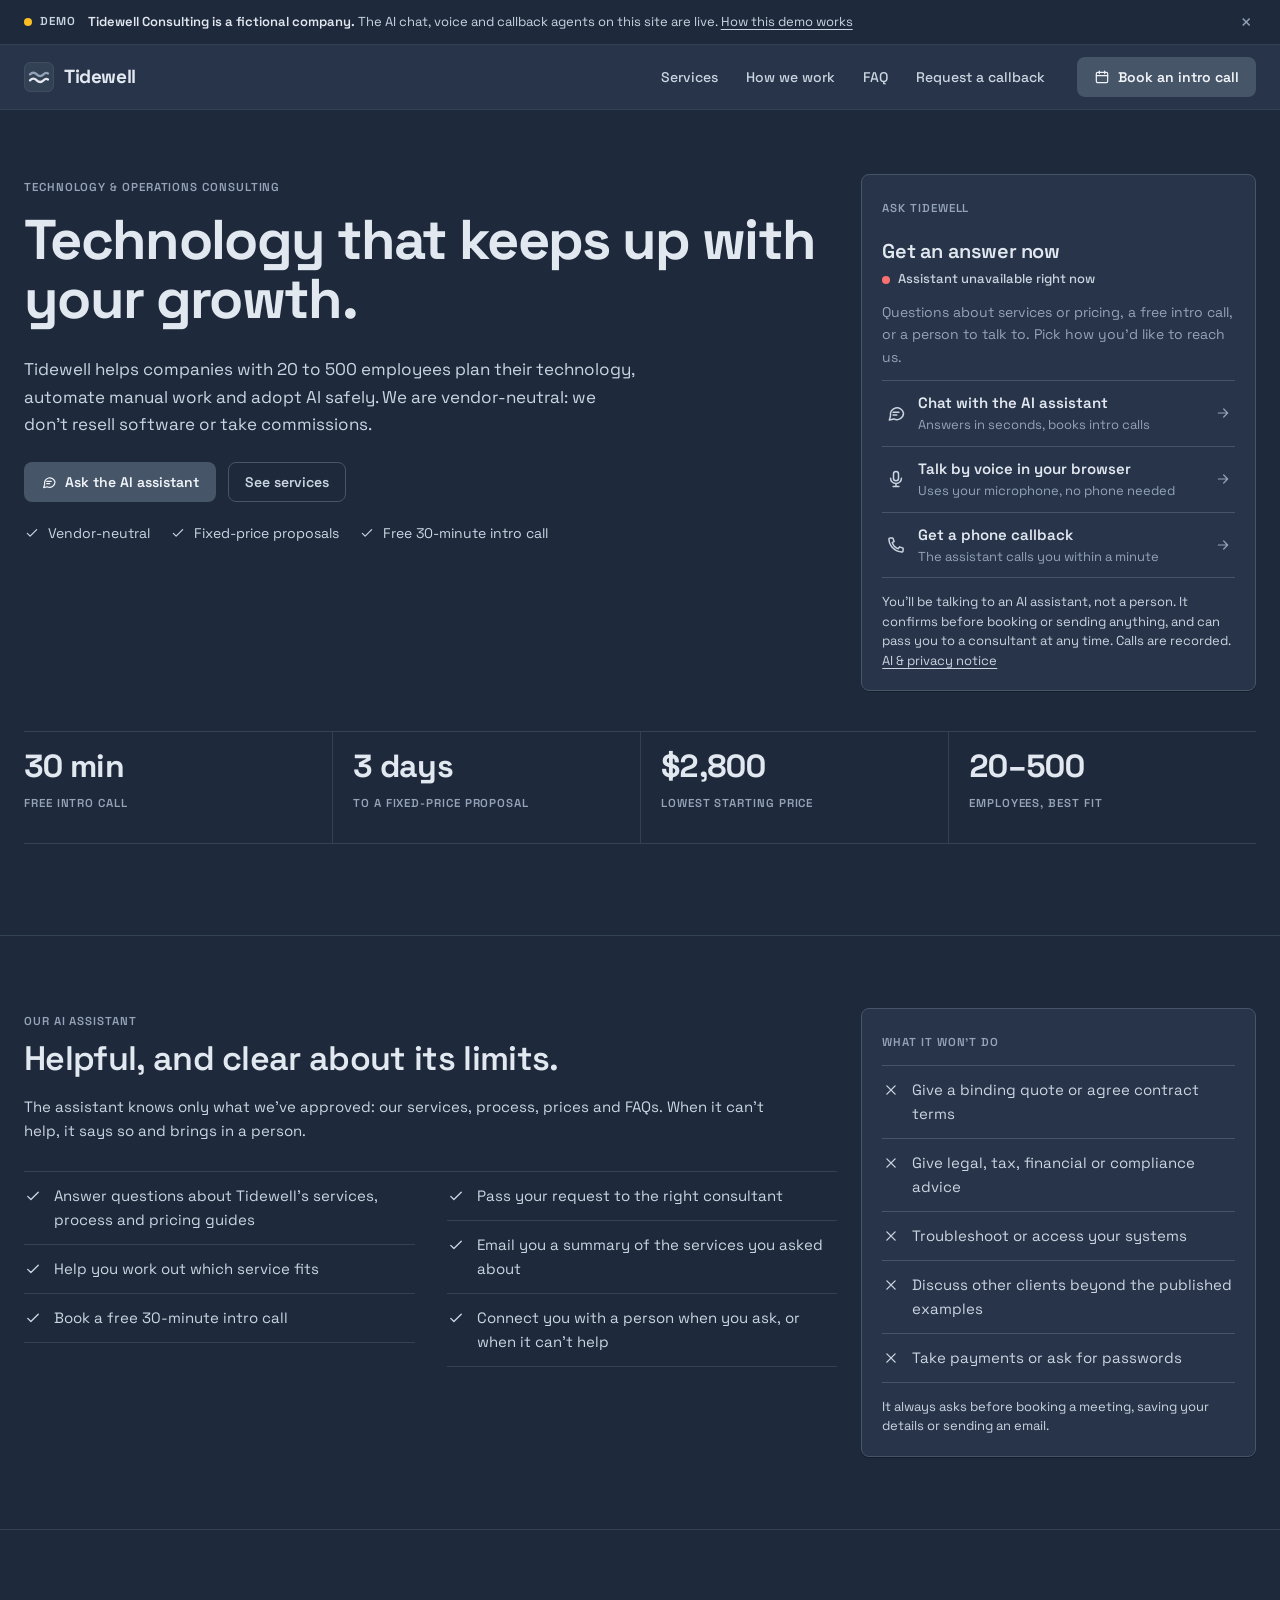
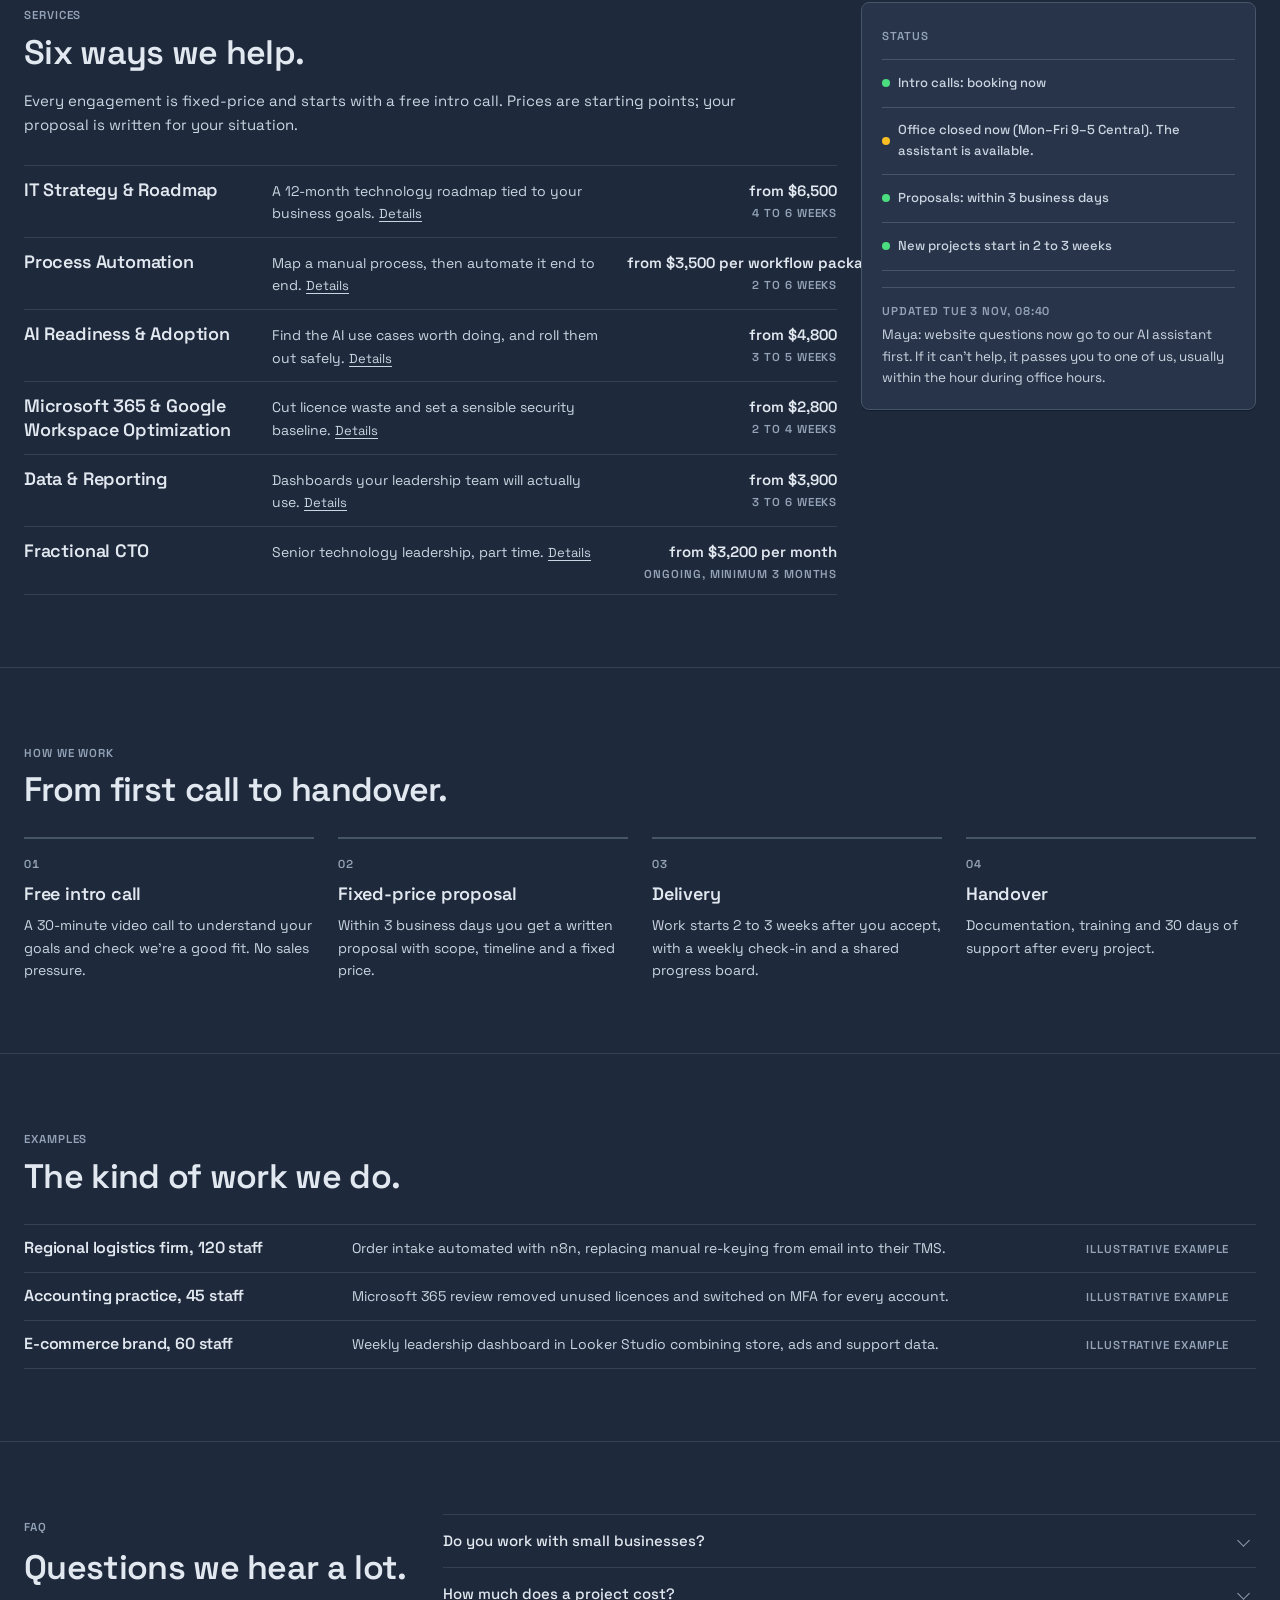
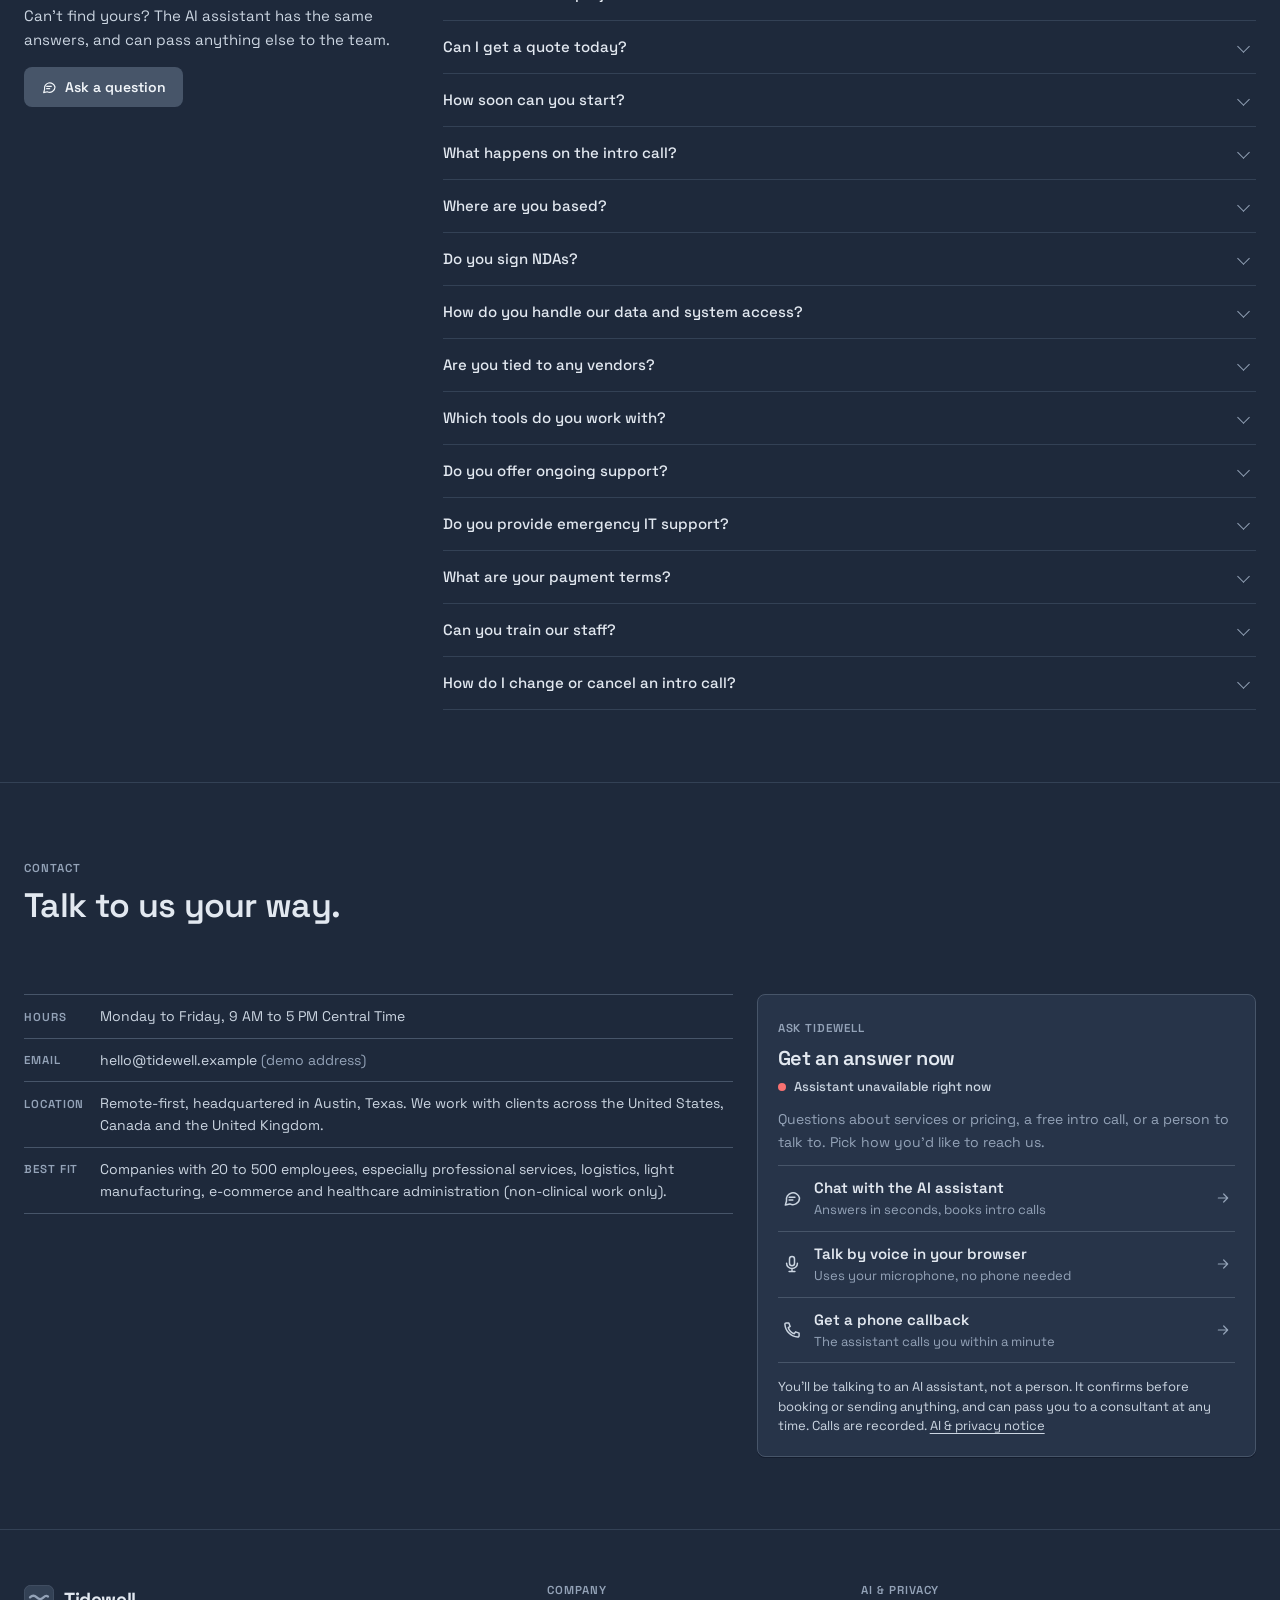
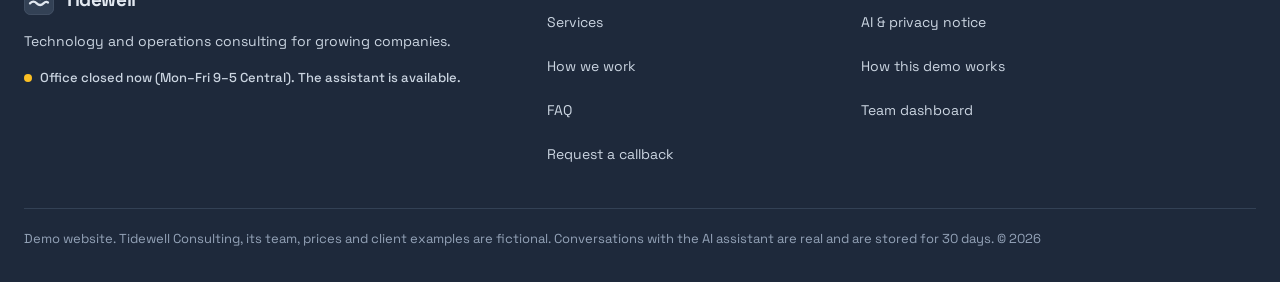
==== commit 9b78f05a: "Redesign site and dashboard in the Slate style Co-Authored-By: Claude Opus 5.5 <noreply@anthropic.co" ====
--- a/index.html
+++ b/index.html
@@ -6,210 +6,225 @@
 <title>Tidewell Consulting · Technology &amp; operations consulting (demo)</title>
 <meta name="description" content="Technology and operations consulting for growing companies.">
 <meta name="robots" content="noindex, nofollow">
+<meta name="theme-color" content="#273449">
 <link rel="icon" href="assets/logo.svg" type="image/svg+xml">
 <link rel="preconnect" href="https://fonts.googleapis.com">
 <link rel="preconnect" href="https://fonts.gstatic.com" crossorigin>
-<link href="https://fonts.googleapis.com/css2?family=Fraunces:opsz,wght@9..144,500;9..144,600;9..144,650&family=Inter:wght@400;500;600;700&display=swap" rel="stylesheet">
+<link href="https://fonts.googleapis.com/css2?family=Space+Grotesk:wght@400;500;600;700&display=swap" rel="stylesheet">
 <link rel="stylesheet" href="assets/site.css">
 
-<script>window.TIDEWELL = {"publicKey":"public_key_83528e5e118f64de9748c","chatAgentId":"agent_e2953eaca8eac07a4e36b69609","voiceAgentId":"agent_92b39ca3a1e855667f4f72f65f","callbackPhone":"+15122702972","logoUrl":"https://waxwingfactor.github.io/agentic-website-demo/assets/logo.svg","loadWidget":true};</script>
+<script>document.documentElement.classList.add('js');window.TIDEWELL = {"publicKey":"public_key_83528e5e118f64de9748c","chatAgentId":"agent_e2953eaca8eac07a4e36b69609","voiceAgentId":"agent_92b39ca3a1e855667f4f72f65f","callbackPhone":"+15122702972","logoUrl":"https://waxwingfactor.github.io/agentic-website-demo/assets/logo.svg","hours":{"weekdays":[1,2,3,4,5],"open":"09:00","close":"17:00","label":"Monday to Friday, 9 AM to 5 PM Central Time"},"timezone":"America/Chicago","loadWidget":true};</script>
 <script src="assets/site.js" defer></script>
 </head>
 <body>
 <a class="skip" href="#main">Skip to content</a>
 <div class="demo-banner" id="demo-banner" role="region" aria-label="Demo notice">
   <div class="wrap">
-    <span class="pill">Demo</span>
+    <span class="status"><span class="dot warn"></span><span class="label" style="color:var(--ink-2)">Demo</span></span>
     <span class="text"><strong>Tidewell Consulting is a fictional company.</strong> The AI chat, voice and callback agents on this site are live. <a href="how-it-works.html">How this demo works</a></span>
     <button type="button" aria-label="Hide demo notice" data-dismiss-banner>&times;</button>
   </div>
 </div>
 <header class="site-header" id="top">
   <div class="wrap">
-    <a class="brand" href="index.html"><svg viewBox="0 0 40 40" aria-hidden="true"><rect width="40" height="40" rx="11" fill="#0d5c5a"/><path d="M8 16.5c3-3 6-3 9 0s6 3 9 0c2-2 4-2.4 6-1.2" stroke="#9fe0d6" stroke-width="3" fill="none" stroke-linecap="round"/><path d="M8 24.5c3-3 6-3 9 0s6 3 9 0c2-2 4-2.4 6-1.2" stroke="#fff" stroke-width="3" fill="none" stroke-linecap="round"/></svg><span>Tidewell</span></a>
+    <a class="brand" href="index.html"><svg viewBox="0 0 40 40" aria-hidden="true"><rect width="40" height="40" rx="9" fill="#334155"/><rect x=".5" y=".5" width="39" height="39" rx="8.5" fill="none" stroke="#475569"/><path d="M8 16.5c3-3 6-3 9 0s6 3 9 0c2-2 4-2.4 6-1.2" stroke="#94A3B8" stroke-width="3" fill="none" stroke-linecap="round"/><path d="M8 24.5c3-3 6-3 9 0s6 3 9 0c2-2 4-2.4 6-1.2" stroke="#E2E8F0" stroke-width="3" fill="none" stroke-linecap="round"/></svg><span>Tidewell</span></a>
     <nav class="nav" aria-label="Main">
-      <a href="index.html#services">Services</a>
+      <a href="services.html">Services</a>
       <a href="index.html#process">How we work</a>
       <a href="index.html#faq">FAQ</a>
       <a href="callback.html">Request a callback</a>
     </nav>
-    <button type="button" class="btn btn-dark btn-sm header-cta" data-open-assistant="chat"><svg class="" viewBox="0 0 24 24" fill="none" stroke="currentColor" stroke-width="1.8" stroke-linecap="round" stroke-linejoin="round" aria-hidden="true"><rect x="3.5" y="5" width="17" height="15.5" rx="2"/><path d="M3.5 10h17M8 3v4M16 3v4"/></svg>Book an intro call</button>
+    <button type="button" class="btn btn-primary header-cta" data-open-assistant="chat"><svg class="" viewBox="0 0 24 24" fill="none" stroke="currentColor" stroke-width="1.8" stroke-linecap="round" stroke-linejoin="round" aria-hidden="true"><rect x="3.5" y="5" width="17" height="15.5" rx="2"/><path d="M3.5 10h17M8 3v4M16 3v4"/></svg>Book an intro call</button>
     <button type="button" class="menu-btn" aria-label="Open menu" aria-expanded="false" data-menu><svg class="" viewBox="0 0 24 24" fill="none" stroke="currentColor" stroke-width="1.8" stroke-linecap="round" stroke-linejoin="round" aria-hidden="true"><path d="M4 7h16M4 12h16M4 17h16"/></svg></button>
   </div>
 </header>
 <main id="main">
 
-<section class="hero">
-  <div class="wrap">
-    <div>
-      <span class="eyebrow">Technology &amp; operations consulting</span>
-      <h1>Technology that keeps up with your growth.</h1>
-      <p class="lede">Tidewell helps companies with 20 to 500 employees plan their technology, automate manual work and adopt AI safely. We are vendor-neutral: we don't resell software or take commissions.</p>
-      <div class="hero-actions">
-        <button type="button" class="btn btn-primary" data-open-assistant="chat"><svg class="" viewBox="0 0 24 24" fill="none" stroke="currentColor" stroke-width="1.8" stroke-linecap="round" stroke-linejoin="round" aria-hidden="true"><path d="M21 12a8 8 0 0 1-11.6 7.1L4 20.5l1.4-4.9A8 8 0 1 1 21 12Z"/><path d="M8.5 11h7M8.5 14.5h4.5"/></svg>Ask the AI assistant</button>
-        <a class="btn btn-ghost" href="#services">See services</a>
-      </div>
-      <ul class="trust">
-        <li><svg class="" viewBox="0 0 24 24" fill="none" stroke="currentColor" stroke-width="1.8" stroke-linecap="round" stroke-linejoin="round" aria-hidden="true"><path d="m5 12.5 4.2 4.2L19 7"/></svg>Vendor-neutral</li>
-        <li><svg class="" viewBox="0 0 24 24" fill="none" stroke="currentColor" stroke-width="1.8" stroke-linecap="round" stroke-linejoin="round" aria-hidden="true"><path d="m5 12.5 4.2 4.2L19 7"/></svg>Fixed-price proposals</li>
-        <li><svg class="" viewBox="0 0 24 24" fill="none" stroke="currentColor" stroke-width="1.8" stroke-linecap="round" stroke-linejoin="round" aria-hidden="true"><path d="m5 12.5 4.2 4.2L19 7"/></svg>Free 30-minute intro call</li>
-      </ul>
-    </div>
-    <div class="assist-card" id="assistant">
-  <div class="head">
-    <div class="avatar"><svg class="" viewBox="0 0 24 24" fill="none" stroke="currentColor" stroke-width="1.8" stroke-linecap="round" stroke-linejoin="round" aria-hidden="true"><path d="M12 3.5 13.8 9 19.5 10.5 13.8 12.2 12 18l-1.8-5.8L4.5 10.5 10.2 9 12 3.5Z"/><path d="M18.5 16.5l.7 2 2 .7-2 .7-.7 2-.7-2-2-.7 2-.7.7-2Z"/></svg></div>
-    <div>
-      <h2>Ask Tidewell</h2>
-      <span class="status" data-assistant-status><span class="dot"></span><span data-status-text>Connecting the AI assistant…</span></span>
-    </div>
-  </div>
+<section class="hero first">
+  <div class="wrap">
+    <div class="grid">
+      <div class="span-8 reveal">
+        <span class="label">Technology &amp; operations consulting</span>
+        <h1>Technology that keeps up with your growth.</h1>
+        <p class="lede">Tidewell helps companies with 20 to 500 employees plan their technology, automate manual work and adopt AI safely. We are vendor-neutral: we don't resell software or take commissions.</p>
+        <div class="hero-actions">
+          <button type="button" class="btn btn-primary" data-open-assistant="chat"><svg class="" viewBox="0 0 24 24" fill="none" stroke="currentColor" stroke-width="1.8" stroke-linecap="round" stroke-linejoin="round" aria-hidden="true"><path d="M21 12a8 8 0 0 1-11.6 7.1L4 20.5l1.4-4.9A8 8 0 1 1 21 12Z"/><path d="M8.5 11h7M8.5 14.5h4.5"/></svg>Ask the AI assistant</button>
+          <a class="btn btn-secondary" href="services.html">See services</a>
+        </div>
+        <ul class="inline-list">
+          <li><svg class="" viewBox="0 0 24 24" fill="none" stroke="currentColor" stroke-width="1.8" stroke-linecap="round" stroke-linejoin="round" aria-hidden="true"><path d="m5 12.5 4.2 4.2L19 7"/></svg>Vendor-neutral</li>
+          <li><svg class="" viewBox="0 0 24 24" fill="none" stroke="currentColor" stroke-width="1.8" stroke-linecap="round" stroke-linejoin="round" aria-hidden="true"><path d="m5 12.5 4.2 4.2L19 7"/></svg>Fixed-price proposals</li>
+          <li><svg class="" viewBox="0 0 24 24" fill="none" stroke="currentColor" stroke-width="1.8" stroke-linecap="round" stroke-linejoin="round" aria-hidden="true"><path d="m5 12.5 4.2 4.2L19 7"/></svg>Free 30-minute intro call</li>
+        </ul>
+      </div>
+      <div class="span-4 reveal"><div class="panel assist" id="assistant">
+  <span class="label">Ask Tidewell</span>
+  <h2 style="margin-top:8px">Get an answer now</h2>
+  <span class="status" data-assistant-status><span class="dot"></span><span data-status-text>Connecting the AI assistant…</span></span>
   <p class="sub">Questions about services or pricing, a free intro call, or a person to talk to. Pick how you'd like to reach us.</p>
   <div class="assist-options">
     <button type="button" class="assist-option" data-open-assistant="chat">
-      <span class="ico"><svg class="" viewBox="0 0 24 24" fill="none" stroke="currentColor" stroke-width="1.8" stroke-linecap="round" stroke-linejoin="round" aria-hidden="true"><path d="M21 12a8 8 0 0 1-11.6 7.1L4 20.5l1.4-4.9A8 8 0 1 1 21 12Z"/><path d="M8.5 11h7M8.5 14.5h4.5"/></svg></span>
+      <svg class="ico" viewBox="0 0 24 24" fill="none" stroke="currentColor" stroke-width="1.8" stroke-linecap="round" stroke-linejoin="round" aria-hidden="true"><path d="M21 12a8 8 0 0 1-11.6 7.1L4 20.5l1.4-4.9A8 8 0 1 1 21 12Z"/><path d="M8.5 11h7M8.5 14.5h4.5"/></svg>
       <span><strong>Chat with the AI assistant</strong><span class="desc">Answers in seconds, books intro calls</span></span>
       <svg class="arrow" viewBox="0 0 24 24" fill="none" stroke="currentColor" stroke-width="1.8" stroke-linecap="round" stroke-linejoin="round" aria-hidden="true"><path d="M5 12h14M13 6l6 6-6 6"/></svg>
     </button>
     <button type="button" class="assist-option" data-open-assistant="voice">
-      <span class="ico"><svg class="" viewBox="0 0 24 24" fill="none" stroke="currentColor" stroke-width="1.8" stroke-linecap="round" stroke-linejoin="round" aria-hidden="true"><rect x="9" y="3" width="6" height="11" rx="3"/><path d="M5.5 11a6.5 6.5 0 0 0 13 0M12 17.5V21M8.5 21h7"/></svg></span>
+      <svg class="ico" viewBox="0 0 24 24" fill="none" stroke="currentColor" stroke-width="1.8" stroke-linecap="round" stroke-linejoin="round" aria-hidden="true"><rect x="9" y="3" width="6" height="11" rx="3"/><path d="M5.5 11a6.5 6.5 0 0 0 13 0M12 17.5V21M8.5 21h7"/></svg>
       <span><strong>Talk by voice in your browser</strong><span class="desc">Uses your microphone, no phone needed</span></span>
       <svg class="arrow" viewBox="0 0 24 24" fill="none" stroke="currentColor" stroke-width="1.8" stroke-linecap="round" stroke-linejoin="round" aria-hidden="true"><path d="M5 12h14M13 6l6 6-6 6"/></svg>
     </button>
     <a class="assist-option" href="callback.html">
-      <span class="ico"><svg class="" viewBox="0 0 24 24" fill="none" stroke="currentColor" stroke-width="1.8" stroke-linecap="round" stroke-linejoin="round" aria-hidden="true"><path d="M5 3.5h3.2l1.6 4.2-2.2 1.5a11 11 0 0 0 7.2 7.2l1.5-2.2 4.2 1.6V19a1.5 1.5 0 0 1-1.6 1.5A16.5 16.5 0 0 1 3.5 5.1 1.5 1.5 0 0 1 5 3.5Z"/></svg></span>
+      <svg class="ico" viewBox="0 0 24 24" fill="none" stroke="currentColor" stroke-width="1.8" stroke-linecap="round" stroke-linejoin="round" aria-hidden="true"><path d="M5 3.5h3.2l1.6 4.2-2.2 1.5a11 11 0 0 0 7.2 7.2l1.5-2.2 4.2 1.6V19a1.5 1.5 0 0 1-1.6 1.5A16.5 16.5 0 0 1 3.5 5.1 1.5 1.5 0 0 1 5 3.5Z"/></svg>
       <span><strong>Get a phone callback</strong><span class="desc">The assistant calls you within a minute</span></span>
       <svg class="arrow" viewBox="0 0 24 24" fill="none" stroke="currentColor" stroke-width="1.8" stroke-linecap="round" stroke-linejoin="round" aria-hidden="true"><path d="M5 12h14M13 6l6 6-6 6"/></svg>
     </a>
   </div>
-  <p class="disclosure"><svg class="" viewBox="0 0 24 24" fill="none" stroke="currentColor" stroke-width="1.8" stroke-linecap="round" stroke-linejoin="round" aria-hidden="true"><circle cx="12" cy="12" r="9"/><path d="M12 11v5.5M12 7.6v.1"/></svg><span>You'll be talking to an AI assistant, not a person. It confirms before booking or sending anything, and can pass you to a consultant at any time. Calls are recorded. <a href="privacy.html">AI &amp; privacy notice</a></span></p>
-</div>
-  </div>
-  <svg class="hero-waves" viewBox="0 0 1440 220" preserveAspectRatio="none" aria-hidden="true"><path fill="currentColor" opacity=".55" d="M0 120c160-50 320-50 480 0s320 50 480 0 320-50 480 0v100H0Z"/><path fill="currentColor" d="M0 160c180-40 360-40 540 0s360 40 540 0 270-30 360-10v70H0Z"/></svg>
-</section>
-
-<section class="bg-teal" id="assistant-limits" aria-labelledby="cap-title">
-  <div class="wrap">
-    <div class="section-head">
-      <span class="eyebrow">Our AI assistant</span>
-      <h2 id="cap-title">Helpful, and clear about its limits.</h2>
-      <p style="color:#cfe6e1">The assistant knows only what we've approved: our services, process, prices and FAQs. When it can't help, it says so and brings in a person.</p>
-    </div>
-    <div class="cap-grid">
-      <div class="cap-list">
-        <div class="cap"><svg class="" viewBox="0 0 24 24" fill="none" stroke="currentColor" stroke-width="1.8" stroke-linecap="round" stroke-linejoin="round" aria-hidden="true"><path d="m5 12.5 4.2 4.2L19 7"/></svg><p>Answer questions about Tidewell's services, process and pricing guides</p></div>
-        <div class="cap"><svg class="" viewBox="0 0 24 24" fill="none" stroke="currentColor" stroke-width="1.8" stroke-linecap="round" stroke-linejoin="round" aria-hidden="true"><path d="m5 12.5 4.2 4.2L19 7"/></svg><p>Help you work out which service fits</p></div>
-        <div class="cap"><svg class="" viewBox="0 0 24 24" fill="none" stroke="currentColor" stroke-width="1.8" stroke-linecap="round" stroke-linejoin="round" aria-hidden="true"><path d="m5 12.5 4.2 4.2L19 7"/></svg><p>Book a free 30-minute intro call</p></div>
-        <div class="cap"><svg class="" viewBox="0 0 24 24" fill="none" stroke="currentColor" stroke-width="1.8" stroke-linecap="round" stroke-linejoin="round" aria-hidden="true"><path d="m5 12.5 4.2 4.2L19 7"/></svg><p>Pass your request to the right consultant</p></div>
-        <div class="cap"><svg class="" viewBox="0 0 24 24" fill="none" stroke="currentColor" stroke-width="1.8" stroke-linecap="round" stroke-linejoin="round" aria-hidden="true"><path d="m5 12.5 4.2 4.2L19 7"/></svg><p>Email you a summary of the services you asked about</p></div>
-        <div class="cap"><svg class="" viewBox="0 0 24 24" fill="none" stroke="currentColor" stroke-width="1.8" stroke-linecap="round" stroke-linejoin="round" aria-hidden="true"><path d="m5 12.5 4.2 4.2L19 7"/></svg><p>Connect you with a person when you ask, or when it can't help</p></div>
-      </div>
-      <div class="limits">
-        <h3>What it won't do</h3>
-        <ul>
-          <li><svg class="" viewBox="0 0 24 24" fill="none" stroke="currentColor" stroke-width="1.8" stroke-linecap="round" stroke-linejoin="round" aria-hidden="true"><path d="M6.5 6.5l11 11M17.5 6.5l-11 11"/></svg><span>Give a binding quote or agree contract terms</span></li>
-          <li><svg class="" viewBox="0 0 24 24" fill="none" stroke="currentColor" stroke-width="1.8" stroke-linecap="round" stroke-linejoin="round" aria-hidden="true"><path d="M6.5 6.5l11 11M17.5 6.5l-11 11"/></svg><span>Give legal, tax, financial or compliance advice</span></li>
-          <li><svg class="" viewBox="0 0 24 24" fill="none" stroke="currentColor" stroke-width="1.8" stroke-linecap="round" stroke-linejoin="round" aria-hidden="true"><path d="M6.5 6.5l11 11M17.5 6.5l-11 11"/></svg><span>Troubleshoot or access your systems</span></li>
-          <li><svg class="" viewBox="0 0 24 24" fill="none" stroke="currentColor" stroke-width="1.8" stroke-linecap="round" stroke-linejoin="round" aria-hidden="true"><path d="M6.5 6.5l11 11M17.5 6.5l-11 11"/></svg><span>Discuss other clients beyond the published examples</span></li>
-          <li><svg class="" viewBox="0 0 24 24" fill="none" stroke="currentColor" stroke-width="1.8" stroke-linecap="round" stroke-linejoin="round" aria-hidden="true"><path d="M6.5 6.5l11 11M17.5 6.5l-11 11"/></svg><span>Take payments or ask for passwords</span></li>
+  <p class="disclosure">You'll be talking to an AI assistant, not a person. It confirms before booking or sending anything, and can pass you to a consultant at any time. Calls are recorded. <a href="privacy.html">AI &amp; privacy notice</a></p>
+</div></div>
+    </div>
+    <div class="stats reveal" aria-label="Key facts">
+      <div class="stat"><span class="stat-value">30 min</span><span class="label">Free intro call</span></div>
+      <div class="stat"><span class="stat-value">3 days</span><span class="label">To a fixed-price proposal</span></div>
+      <div class="stat"><span class="stat-value">$2,800</span><span class="label">Lowest starting price</span></div>
+      <div class="stat"><span class="stat-value">20–500</span><span class="label">Employees, best fit</span></div>
+    </div>
+    <div class="status-row reveal">
+      <span class="status"><span class="dot ok"></span>Intro calls: booking now</span>
+      <span class="status"><span class="dot" data-office-dot></span><span data-office-text>Monday to Friday, 9 AM to 5 PM Central Time</span></span>
+      <span class="status" data-assistant-status><span class="dot"></span><span data-status-text>AI assistant: connecting</span></span>
+    </div>
+  </div>
+</section>
+
+<section id="assistant-limits" aria-labelledby="cap-title">
+  <div class="wrap grid">
+    <div class="span-8 reveal">
+      <div class="section-head">
+        <span class="label">Our AI assistant</span>
+        <h2 id="cap-title">Helpful, and clear about its limits.</h2>
+        <p>The assistant knows only what we've approved: our services, process, prices and FAQs. When it can't help, it says so and brings in a person.</p>
+      </div>
+      <ul class="rows cols-2">
+        <li class="check-row"><svg class="" viewBox="0 0 24 24" fill="none" stroke="currentColor" stroke-width="1.8" stroke-linecap="round" stroke-linejoin="round" aria-hidden="true"><path d="m5 12.5 4.2 4.2L19 7"/></svg><span>Answer questions about Tidewell's services, process and pricing guides</span></li>
+        <li class="check-row"><svg class="" viewBox="0 0 24 24" fill="none" stroke="currentColor" stroke-width="1.8" stroke-linecap="round" stroke-linejoin="round" aria-hidden="true"><path d="m5 12.5 4.2 4.2L19 7"/></svg><span>Help you work out which service fits</span></li>
+        <li class="check-row"><svg class="" viewBox="0 0 24 24" fill="none" stroke="currentColor" stroke-width="1.8" stroke-linecap="round" stroke-linejoin="round" aria-hidden="true"><path d="m5 12.5 4.2 4.2L19 7"/></svg><span>Book a free 30-minute intro call</span></li>
+        <li class="check-row"><svg class="" viewBox="0 0 24 24" fill="none" stroke="currentColor" stroke-width="1.8" stroke-linecap="round" stroke-linejoin="round" aria-hidden="true"><path d="m5 12.5 4.2 4.2L19 7"/></svg><span>Pass your request to the right consultant</span></li>
+        <li class="check-row"><svg class="" viewBox="0 0 24 24" fill="none" stroke="currentColor" stroke-width="1.8" stroke-linecap="round" stroke-linejoin="round" aria-hidden="true"><path d="m5 12.5 4.2 4.2L19 7"/></svg><span>Email you a summary of the services you asked about</span></li>
+        <li class="check-row"><svg class="" viewBox="0 0 24 24" fill="none" stroke="currentColor" stroke-width="1.8" stroke-linecap="round" stroke-linejoin="round" aria-hidden="true"><path d="m5 12.5 4.2 4.2L19 7"/></svg><span>Connect you with a person when you ask, or when it can't help</span></li>
+      </ul>
+    </div>
+    <aside class="span-4 reveal">
+      <div class="panel">
+        <span class="label">What it won't do</span>
+        <ul class="rows" style="margin-top:12px">
+          <li class="check-row"><svg class="" viewBox="0 0 24 24" fill="none" stroke="currentColor" stroke-width="1.8" stroke-linecap="round" stroke-linejoin="round" aria-hidden="true"><path d="M6.5 6.5l11 11M17.5 6.5l-11 11"/></svg><span>Give a binding quote or agree contract terms</span></li>
+          <li class="check-row"><svg class="" viewBox="0 0 24 24" fill="none" stroke="currentColor" stroke-width="1.8" stroke-linecap="round" stroke-linejoin="round" aria-hidden="true"><path d="M6.5 6.5l11 11M17.5 6.5l-11 11"/></svg><span>Give legal, tax, financial or compliance advice</span></li>
+          <li class="check-row"><svg class="" viewBox="0 0 24 24" fill="none" stroke="currentColor" stroke-width="1.8" stroke-linecap="round" stroke-linejoin="round" aria-hidden="true"><path d="M6.5 6.5l11 11M17.5 6.5l-11 11"/></svg><span>Troubleshoot or access your systems</span></li>
+          <li class="check-row"><svg class="" viewBox="0 0 24 24" fill="none" stroke="currentColor" stroke-width="1.8" stroke-linecap="round" stroke-linejoin="round" aria-hidden="true"><path d="M6.5 6.5l11 11M17.5 6.5l-11 11"/></svg><span>Discuss other clients beyond the published examples</span></li>
+          <li class="check-row"><svg class="" viewBox="0 0 24 24" fill="none" stroke="currentColor" stroke-width="1.8" stroke-linecap="round" stroke-linejoin="round" aria-hidden="true"><path d="M6.5 6.5l11 11M17.5 6.5l-11 11"/></svg><span>Take payments or ask for passwords</span></li>
         </ul>
-        <p class="note">It always asks before booking a meeting, saving your details or sending an email.</p>
-      </div>
-    </div>
+        <p class="disclosure">It always asks before booking a meeting, saving your details or sending an email.</p>
+      </div>
+    </aside>
   </div>
 </section>
 
 <section id="services" aria-labelledby="svc-title">
-  <div class="wrap">
-    <div class="section-head">
-      <span class="eyebrow">Services</span>
-      <h2 id="svc-title">Six ways we help.</h2>
-      <p>Every engagement is fixed-price and starts with a free intro call. Prices are starting points; your proposal is written for your situation.</p>
-    </div>
-    <div class="svc-grid">
-      <article class="svc">
-  <div class="ico"><svg class="" viewBox="0 0 24 24" fill="none" stroke="currentColor" stroke-width="1.8" stroke-linecap="round" stroke-linejoin="round" aria-hidden="true"><circle cx="12" cy="12" r="9"/><path d="m15.5 8.5-2 5-5 2 2-5 5-2Z"/></svg></div>
-  <h3>IT Strategy &amp; Roadmap</h3>
-  <p>A 12-month technology roadmap tied to your business goals. We review your current systems, costs and risks, interview key people, then deliver a prioritised 12-month roadmap with budget ranges and a clear first quarter plan.</p>
-  <div class="meta"><span>4 to 6 weeks</span><strong>from $6,500</strong></div>
-  <a class="more" href="services.html#strategy">Details <svg class="" viewBox="0 0 24 24" fill="none" stroke="currentColor" stroke-width="1.8" stroke-linecap="round" stroke-linejoin="round" aria-hidden="true"><path d="M5 12h14M13 6l6 6-6 6"/></svg></a>
-</article>
-      <article class="svc">
-  <div class="ico"><svg class="" viewBox="0 0 24 24" fill="none" stroke="currentColor" stroke-width="1.8" stroke-linecap="round" stroke-linejoin="round" aria-hidden="true"><rect x="3" y="4" width="7" height="6" rx="1.5"/><rect x="14" y="14" width="7" height="6" rx="1.5"/><path d="M6.5 10v3.5a2 2 0 0 0 2 2H14M17.5 14v-3.5a2 2 0 0 0-2-2H10"/></svg></div>
-  <h3>Process Automation</h3>
-  <p>Map a manual process, then automate it end to end. We map one or more manual workflows, such as order intake, onboarding or invoicing, and automate them with tools like n8n, Make, Zapier or Power Automate.</p>
-  <div class="meta"><span>2 to 6 weeks</span><strong>from $3,500 per workflow package</strong></div>
-  <a class="more" href="services.html#automation">Details <svg class="" viewBox="0 0 24 24" fill="none" stroke="currentColor" stroke-width="1.8" stroke-linecap="round" stroke-linejoin="round" aria-hidden="true"><path d="M5 12h14M13 6l6 6-6 6"/></svg></a>
-</article>
-      <article class="svc">
-  <div class="ico"><svg class="" viewBox="0 0 24 24" fill="none" stroke="currentColor" stroke-width="1.8" stroke-linecap="round" stroke-linejoin="round" aria-hidden="true"><path d="M12 3.5 13.8 9 19.5 10.5 13.8 12.2 12 18l-1.8-5.8L4.5 10.5 10.2 9 12 3.5Z"/><path d="M18.5 16.5l.7 2 2 .7-2 .7-.7 2-.7-2-2-.7 2-.7.7-2Z"/></svg></div>
-  <h3>AI Readiness &amp; Adoption</h3>
-  <p>Find the AI use cases worth doing, and roll them out safely. We assess where AI can save time or improve service, write a practical AI usage policy, train your staff and run one supervised pilot so you can measure results before scaling.</p>
-  <div class="meta"><span>3 to 5 weeks</span><strong>from $4,800</strong></div>
-  <a class="more" href="services.html#ai">Details <svg class="" viewBox="0 0 24 24" fill="none" stroke="currentColor" stroke-width="1.8" stroke-linecap="round" stroke-linejoin="round" aria-hidden="true"><path d="M5 12h14M13 6l6 6-6 6"/></svg></a>
-</article>
-      <article class="svc">
-  <div class="ico"><svg class="" viewBox="0 0 24 24" fill="none" stroke="currentColor" stroke-width="1.8" stroke-linecap="round" stroke-linejoin="round" aria-hidden="true"><path d="M7 18.5h10.5a4 4 0 0 0 .6-8 6 6 0 0 0-11.6-1.4A4.6 4.6 0 0 0 7 18.5Z"/></svg></div>
-  <h3>Microsoft 365 &amp; Google Workspace Optimization</h3>
-  <p>Cut licence waste and set a sensible security baseline. We review licences, sharing settings, admin roles and security settings in Microsoft 365 or Google Workspace, fix the quick wins and plan any migration.</p>
-  <div class="meta"><span>2 to 4 weeks</span><strong>from $2,800</strong></div>
-  <a class="more" href="services.html#workspace">Details <svg class="" viewBox="0 0 24 24" fill="none" stroke="currentColor" stroke-width="1.8" stroke-linecap="round" stroke-linejoin="round" aria-hidden="true"><path d="M5 12h14M13 6l6 6-6 6"/></svg></a>
-</article>
-      <article class="svc">
-  <div class="ico"><svg class="" viewBox="0 0 24 24" fill="none" stroke="currentColor" stroke-width="1.8" stroke-linecap="round" stroke-linejoin="round" aria-hidden="true"><path d="M4 20V10M10 20V4M16 20v-7M21 20H3"/></svg></div>
-  <h3>Data &amp; Reporting</h3>
-  <p>Dashboards your leadership team will actually use. We connect your existing systems to Power BI or Looker Studio and build a small set of KPI dashboards, with definitions everyone agrees on.</p>
-  <div class="meta"><span>3 to 6 weeks</span><strong>from $3,900</strong></div>
-  <a class="more" href="services.html#data">Details <svg class="" viewBox="0 0 24 24" fill="none" stroke="currentColor" stroke-width="1.8" stroke-linecap="round" stroke-linejoin="round" aria-hidden="true"><path d="M5 12h14M13 6l6 6-6 6"/></svg></a>
-</article>
-      <article class="svc">
-  <div class="ico"><svg class="" viewBox="0 0 24 24" fill="none" stroke="currentColor" stroke-width="1.8" stroke-linecap="round" stroke-linejoin="round" aria-hidden="true"><circle cx="12" cy="8" r="3.6"/><path d="M5 20.5a7 7 0 0 1 14 0"/><path d="m16.5 3.5 1.5 1.5 3-3"/></svg></div>
-  <h3>Fractional CTO</h3>
-  <p>Senior technology leadership, part time. A senior consultant acts as your part-time technology leader: owning the roadmap, managing vendors, reviewing spend and guiding your internal team.</p>
-  <div class="meta"><span>Ongoing, minimum 3 months</span><strong>from $3,200 per month</strong></div>
-  <a class="more" href="services.html#fractional-cto">Details <svg class="" viewBox="0 0 24 24" fill="none" stroke="currentColor" stroke-width="1.8" stroke-linecap="round" stroke-linejoin="round" aria-hidden="true"><path d="M5 12h14M13 6l6 6-6 6"/></svg></a>
-</article>
-    </div>
-  </div>
-</section>
-
-<section class="bg-white" id="process" aria-labelledby="process-title">
-  <div class="wrap">
-    <div class="section-head">
-      <span class="eyebrow">How we work</span>
+  <div class="wrap grid">
+    <div class="span-8 reveal">
+      <div class="section-head">
+        <span class="label">Services</span>
+        <h2 id="svc-title">Six ways we help.</h2>
+        <p>Every engagement is fixed-price and starts with a free intro call. Prices are starting points; your proposal is written for your situation.</p>
+      </div>
+      <div class="rows">
+        <div class="row svc-row">
+          <h3>IT Strategy &amp; Roadmap</h3>
+          <p>A 12-month technology roadmap tied to your business goals. <a class="more" href="services.html#strategy">Details</a></p>
+          <div class="meta"><span class="price">from $6,500</span><span class="label">4 to 6 weeks</span></div>
+        </div>
+        <div class="row svc-row">
+          <h3>Process Automation</h3>
+          <p>Map a manual process, then automate it end to end. <a class="more" href="services.html#automation">Details</a></p>
+          <div class="meta"><span class="price">from $3,500 per workflow package</span><span class="label">2 to 6 weeks</span></div>
+        </div>
+        <div class="row svc-row">
+          <h3>AI Readiness &amp; Adoption</h3>
+          <p>Find the AI use cases worth doing, and roll them out safely. <a class="more" href="services.html#ai">Details</a></p>
+          <div class="meta"><span class="price">from $4,800</span><span class="label">3 to 5 weeks</span></div>
+        </div>
+        <div class="row svc-row">
+          <h3>Microsoft 365 &amp; Google Workspace Optimization</h3>
+          <p>Cut licence waste and set a sensible security baseline. <a class="more" href="services.html#workspace">Details</a></p>
+          <div class="meta"><span class="price">from $2,800</span><span class="label">2 to 4 weeks</span></div>
+        </div>
+        <div class="row svc-row">
+          <h3>Data &amp; Reporting</h3>
+          <p>Dashboards your leadership team will actually use. <a class="more" href="services.html#data">Details</a></p>
+          <div class="meta"><span class="price">from $3,900</span><span class="label">3 to 6 weeks</span></div>
+        </div>
+        <div class="row svc-row">
+          <h3>Fractional CTO</h3>
+          <p>Senior technology leadership, part time. <a class="more" href="services.html#fractional-cto">Details</a></p>
+          <div class="meta"><span class="price">from $3,200 per month</span><span class="label">Ongoing, minimum 3 months</span></div>
+        </div>
+      </div>
+    </div>
+    <aside class="span-4 reveal">
+      <div class="panel sticky">
+        <span class="label">Status</span>
+        <ul class="rows" style="margin-top:12px">
+          <li class="status"><span class="dot ok"></span>Intro calls: booking now</li>
+          <li><span class="status"><span class="dot" data-office-dot></span><span data-office-text>Monday to Friday, 9 AM to 5 PM Central Time</span></span></li>
+          <li class="status"><span class="dot ok"></span>Proposals: within 3 business days</li>
+          <li class="status"><span class="dot ok"></span>New projects start in 2 to 3 weeks</li>
+        </ul>
+        <div class="ops-note"><time datetime="2026-11-03T08:40">Updated Tue 3 Nov, 08:40</time>Maya: website questions now go to our AI assistant first. If it can't help, it passes you to one of us, usually within the hour during office hours.</div>
+      </div>
+    </aside>
+  </div>
+</section>
+
+<section id="process" aria-labelledby="process-title">
+  <div class="wrap">
+    <div class="section-head reveal">
+      <span class="label">How we work</span>
       <h2 id="process-title">From first call to handover.</h2>
     </div>
-    <div class="steps">
-      <div class="step"><h3>Free intro call</h3><p>A 30-minute video call to understand your goals and check we're a good fit. No sales pressure.</p></div>
-      <div class="step"><h3>Fixed-price proposal</h3><p>Within 3 business days you get a written proposal with scope, timeline and a fixed price.</p></div>
-      <div class="step"><h3>Delivery</h3><p>Work starts 2 to 3 weeks after you accept, with a weekly check-in and a shared progress board.</p></div>
-      <div class="step"><h3>Handover</h3><p>Documentation, training and 30 days of support after every project.</p></div>
-    </div>
-  </div>
-</section>
-
-<section class="bg-white" style="padding-top:0" aria-labelledby="ex-title">
-  <div class="wrap">
-    <div class="section-head">
-      <span class="eyebrow">Examples</span>
+    <ol class="steps">
+      <li class="reveal"><h3>Free intro call</h3><p>A 30-minute video call to understand your goals and check we're a good fit. No sales pressure.</p></li>
+      <li class="reveal"><h3>Fixed-price proposal</h3><p>Within 3 business days you get a written proposal with scope, timeline and a fixed price.</p></li>
+      <li class="reveal"><h3>Delivery</h3><p>Work starts 2 to 3 weeks after you accept, with a weekly check-in and a shared progress board.</p></li>
+      <li class="reveal"><h3>Handover</h3><p>Documentation, training and 30 days of support after every project.</p></li>
+    </ol>
+  </div>
+</section>
+
+<section aria-labelledby="ex-title">
+  <div class="wrap">
+    <div class="section-head reveal">
+      <span class="label">Examples</span>
       <h2 id="ex-title">The kind of work we do.</h2>
     </div>
-    <div class="ex-grid">
-      <article class="ex"><span class="tag">Illustrative example</span><h3>Regional logistics firm, 120 staff</h3><p>Order intake automated with n8n, replacing manual re-keying from email into their TMS.</p></article>
-      <article class="ex"><span class="tag">Illustrative example</span><h3>Accounting practice, 45 staff</h3><p>Microsoft 365 review removed unused licences and switched on MFA for every account.</p></article>
-      <article class="ex"><span class="tag">Illustrative example</span><h3>E-commerce brand, 60 staff</h3><p>Weekly leadership dashboard in Looker Studio combining store, ads and support data.</p></article>
+    <div class="rows">
+      <div class="row ex-row reveal"><h3>Regional logistics firm, 120 staff</h3><p>Order intake automated with n8n, replacing manual re-keying from email into their TMS.</p><span class="label">Illustrative example</span></div>
+      <div class="row ex-row reveal"><h3>Accounting practice, 45 staff</h3><p>Microsoft 365 review removed unused licences and switched on MFA for every account.</p><span class="label">Illustrative example</span></div>
+      <div class="row ex-row reveal"><h3>E-commerce brand, 60 staff</h3><p>Weekly leadership dashboard in Looker Studio combining store, ads and support data.</p><span class="label">Illustrative example</span></div>
     </div>
   </div>
 </section>
 
 <section id="faq" aria-labelledby="faq-title">
-  <div class="wrap faq-grid">
-    <div class="faq-aside">
-      <span class="eyebrow">FAQ</span>
-      <h2 id="faq-title">Questions we hear a lot.</h2>
-      <p>Can't find yours? The AI assistant has the same answers, and can pass anything else to the team.</p>
-      <button type="button" class="btn btn-dark" data-open-assistant="chat"><svg class="" viewBox="0 0 24 24" fill="none" stroke="currentColor" stroke-width="1.8" stroke-linecap="round" stroke-linejoin="round" aria-hidden="true"><path d="M21 12a8 8 0 0 1-11.6 7.1L4 20.5l1.4-4.9A8 8 0 1 1 21 12Z"/><path d="M8.5 11h7M8.5 14.5h4.5"/></svg>Ask a question</button>
-    </div>
-    <div class="faq-list">
+  <div class="wrap grid">
+    <div class="span-4 reveal">
+      <div class="sticky">
+        <span class="label">FAQ</span>
+        <h2 id="faq-title" style="margin-top:10px">Questions we hear a lot.</h2>
+        <p>Can't find yours? The AI assistant has the same answers, and can pass anything else to the team.</p>
+        <button type="button" class="btn btn-primary" data-open-assistant="chat"><svg class="" viewBox="0 0 24 24" fill="none" stroke="currentColor" stroke-width="1.8" stroke-linecap="round" stroke-linejoin="round" aria-hidden="true"><path d="M21 12a8 8 0 0 1-11.6 7.1L4 20.5l1.4-4.9A8 8 0 1 1 21 12Z"/><path d="M8.5 11h7M8.5 14.5h4.5"/></svg>Ask a question</button>
+      </div>
+    </div>
+    <div class="span-8 faq reveal" style="border-top:1px solid var(--border)">
       <details><summary>Do you work with small businesses?</summary><p>Our best fit is 20 to 500 employees. Smaller teams often start with a Process Automation package or a Microsoft 365 / Google Workspace review.</p></details>
       <details><summary>How much does a project cost?</summary><p>Every project gets a fixed price after a free intro call. As a guide, packages start at $2,800, and Fractional CTO support starts at $3,200 per month.</p></details>
       <details><summary>Can I get a quote today?</summary><p>We can share starting prices right away. A fixed quote needs a 30-minute intro call, and you'll have it in writing within 3 business days.</p></details>
@@ -229,62 +244,56 @@
   </div>
 </section>
 
-<section class="bg-white" id="contact" aria-labelledby="contact-title">
-  <div class="wrap">
-    <div class="section-head">
-      <span class="eyebrow">Contact</span>
+<section id="contact" aria-labelledby="contact-title">
+  <div class="wrap grid">
+    <div class="span-12 section-head reveal">
+      <span class="label">Contact</span>
       <h2 id="contact-title">Talk to us your way.</h2>
     </div>
-    <div class="contact-grid">
-      <div class="assist-card" id="assistant-2">
-  <div class="head">
-    <div class="avatar"><svg class="" viewBox="0 0 24 24" fill="none" stroke="currentColor" stroke-width="1.8" stroke-linecap="round" stroke-linejoin="round" aria-hidden="true"><path d="M12 3.5 13.8 9 19.5 10.5 13.8 12.2 12 18l-1.8-5.8L4.5 10.5 10.2 9 12 3.5Z"/><path d="M18.5 16.5l.7 2 2 .7-2 .7-.7 2-.7-2-2-.7 2-.7.7-2Z"/></svg></div>
-    <div>
-      <h2>Ask Tidewell</h2>
-      <span class="status" data-assistant-status><span class="dot"></span><span data-status-text>Connecting the AI assistant…</span></span>
-    </div>
-  </div>
+    <div class="span-7 reveal">
+      <dl class="facts" style="border-top:1px solid var(--border-strong)">
+        <dt><span class="label">Hours</span></dt><dd>Monday to Friday, 9 AM to 5 PM Central Time</dd>
+        <dt><span class="label">Email</span></dt><dd>hello@tidewell.example <span style="color:var(--muted)">(demo address)</span></dd>
+        <dt><span class="label">Location</span></dt><dd>Remote-first, headquartered in Austin, Texas. We work with clients across the United States, Canada and the United Kingdom.</dd>
+        <dt><span class="label">Best fit</span></dt><dd>Companies with 20 to 500 employees, especially professional services, logistics, light manufacturing, e-commerce and healthcare administration (non-clinical work only).</dd>
+      </dl>
+    </div>
+    <div class="span-5 reveal"><div class="panel assist" id="assistant-2">
+  <span class="label">Ask Tidewell</span>
+  <h2 style="margin-top:8px">Get an answer now</h2>
+  <span class="status" data-assistant-status><span class="dot"></span><span data-status-text>Connecting the AI assistant…</span></span>
   <p class="sub">Questions about services or pricing, a free intro call, or a person to talk to. Pick how you'd like to reach us.</p>
   <div class="assist-options">
     <button type="button" class="assist-option" data-open-assistant="chat">
-      <span class="ico"><svg class="" viewBox="0 0 24 24" fill="none" stroke="currentColor" stroke-width="1.8" stroke-linecap="round" stroke-linejoin="round" aria-hidden="true"><path d="M21 12a8 8 0 0 1-11.6 7.1L4 20.5l1.4-4.9A8 8 0 1 1 21 12Z"/><path d="M8.5 11h7M8.5 14.5h4.5"/></svg></span>
+      <svg class="ico" viewBox="0 0 24 24" fill="none" stroke="currentColor" stroke-width="1.8" stroke-linecap="round" stroke-linejoin="round" aria-hidden="true"><path d="M21 12a8 8 0 0 1-11.6 7.1L4 20.5l1.4-4.9A8 8 0 1 1 21 12Z"/><path d="M8.5 11h7M8.5 14.5h4.5"/></svg>
       <span><strong>Chat with the AI assistant</strong><span class="desc">Answers in seconds, books intro calls</span></span>
       <svg class="arrow" viewBox="0 0 24 24" fill="none" stroke="currentColor" stroke-width="1.8" stroke-linecap="round" stroke-linejoin="round" aria-hidden="true"><path d="M5 12h14M13 6l6 6-6 6"/></svg>
     </button>
     <button type="button" class="assist-option" data-open-assistant="voice">
-      <span class="ico"><svg class="" viewBox="0 0 24 24" fill="none" stroke="currentColor" stroke-width="1.8" stroke-linecap="round" stroke-linejoin="round" aria-hidden="true"><rect x="9" y="3" width="6" height="11" rx="3"/><path d="M5.5 11a6.5 6.5 0 0 0 13 0M12 17.5V21M8.5 21h7"/></svg></span>
+      <svg class="ico" viewBox="0 0 24 24" fill="none" stroke="currentColor" stroke-width="1.8" stroke-linecap="round" stroke-linejoin="round" aria-hidden="true"><rect x="9" y="3" width="6" height="11" rx="3"/><path d="M5.5 11a6.5 6.5 0 0 0 13 0M12 17.5V21M8.5 21h7"/></svg>
       <span><strong>Talk by voice in your browser</strong><span class="desc">Uses your microphone, no phone needed</span></span>
       <svg class="arrow" viewBox="0 0 24 24" fill="none" stroke="currentColor" stroke-width="1.8" stroke-linecap="round" stroke-linejoin="round" aria-hidden="true"><path d="M5 12h14M13 6l6 6-6 6"/></svg>
     </button>
     <a class="assist-option" href="callback.html">
-      <span class="ico"><svg class="" viewBox="0 0 24 24" fill="none" stroke="currentColor" stroke-width="1.8" stroke-linecap="round" stroke-linejoin="round" aria-hidden="true"><path d="M5 3.5h3.2l1.6 4.2-2.2 1.5a11 11 0 0 0 7.2 7.2l1.5-2.2 4.2 1.6V19a1.5 1.5 0 0 1-1.6 1.5A16.5 16.5 0 0 1 3.5 5.1 1.5 1.5 0 0 1 5 3.5Z"/></svg></span>
+      <svg class="ico" viewBox="0 0 24 24" fill="none" stroke="currentColor" stroke-width="1.8" stroke-linecap="round" stroke-linejoin="round" aria-hidden="true"><path d="M5 3.5h3.2l1.6 4.2-2.2 1.5a11 11 0 0 0 7.2 7.2l1.5-2.2 4.2 1.6V19a1.5 1.5 0 0 1-1.6 1.5A16.5 16.5 0 0 1 3.5 5.1 1.5 1.5 0 0 1 5 3.5Z"/></svg>
       <span><strong>Get a phone callback</strong><span class="desc">The assistant calls you within a minute</span></span>
       <svg class="arrow" viewBox="0 0 24 24" fill="none" stroke="currentColor" stroke-width="1.8" stroke-linecap="round" stroke-linejoin="round" aria-hidden="true"><path d="M5 12h14M13 6l6 6-6 6"/></svg>
     </a>
   </div>
-  <p class="disclosure"><svg class="" viewBox="0 0 24 24" fill="none" stroke="currentColor" stroke-width="1.8" stroke-linecap="round" stroke-linejoin="round" aria-hidden="true"><circle cx="12" cy="12" r="9"/><path d="M12 11v5.5M12 7.6v.1"/></svg><span>You'll be talking to an AI assistant, not a person. It confirms before booking or sending anything, and can pass you to a consultant at any time. Calls are recorded. <a href="privacy.html">AI &amp; privacy notice</a></span></p>
-</div>
-      <div class="panel">
-        <h3>Tidewell Consulting</h3>
-        <dl>
-          <dt>Hours</dt><dd>Monday to Friday, 9 AM to 5 PM Central Time</dd>
-          <dt>Email</dt><dd>hello@tidewell.example <span style="color:var(--muted)">(demo address)</span></dd>
-          <dt>Location</dt><dd>Remote-first, headquartered in Austin, Texas. We work with clients across the United States, Canada and the United Kingdom.</dd>
-          <dt>Best fit</dt><dd>Companies with 20 to 500 employees, especially professional services, logistics, light manufacturing, e-commerce and healthcare administration (non-clinical work only).</dd>
-        </dl>
-      </div>
-    </div>
+  <p class="disclosure">You'll be talking to an AI assistant, not a person. It confirms before booking or sending anything, and can pass you to a consultant at any time. Calls are recorded. <a href="privacy.html">AI &amp; privacy notice</a></p>
+</div></div>
   </div>
 </section>
 </main>
 <footer class="site-footer">
-  <div class="wrap">
-    <div>
-      <a class="brand" href="index.html"><svg viewBox="0 0 40 40" aria-hidden="true"><rect width="40" height="40" rx="11" fill="#0d5c5a"/><path d="M8 16.5c3-3 6-3 9 0s6 3 9 0c2-2 4-2.4 6-1.2" stroke="#9fe0d6" stroke-width="3" fill="none" stroke-linecap="round"/><path d="M8 24.5c3-3 6-3 9 0s6 3 9 0c2-2 4-2.4 6-1.2" stroke="#fff" stroke-width="3" fill="none" stroke-linecap="round"/></svg><span>Tidewell</span></a>
-      <p>Technology and operations consulting for growing companies.</p>
-    </div>
-    <div>
-      <h4>Company</h4>
+  <div class="wrap grid">
+    <div class="span-5">
+      <a class="brand" href="index.html"><svg viewBox="0 0 40 40" aria-hidden="true"><rect width="40" height="40" rx="9" fill="#334155"/><rect x=".5" y=".5" width="39" height="39" rx="8.5" fill="none" stroke="#475569"/><path d="M8 16.5c3-3 6-3 9 0s6 3 9 0c2-2 4-2.4 6-1.2" stroke="#94A3B8" stroke-width="3" fill="none" stroke-linecap="round"/><path d="M8 24.5c3-3 6-3 9 0s6 3 9 0c2-2 4-2.4 6-1.2" stroke="#E2E8F0" stroke-width="3" fill="none" stroke-linecap="round"/></svg><span>Tidewell</span></a>
+      <p style="margin-top:8px">Technology and operations consulting for growing companies.</p>
+      <p class="status"><span class="dot" data-office-dot></span><span data-office-text>Monday to Friday, 9 AM to 5 PM Central Time</span></p>
+    </div>
+    <div class="span-3">
+      <span class="label">Company</span>
       <ul>
         <li><a href="services.html">Services</a></li>
         <li><a href="index.html#process">How we work</a></li>
@@ -292,8 +301,8 @@
         <li><a href="callback.html">Request a callback</a></li>
       </ul>
     </div>
-    <div>
-      <h4>AI &amp; privacy</h4>
+    <div class="span-4">
+      <span class="label">AI &amp; privacy</span>
       <ul>
         <li><a href="privacy.html">AI &amp; privacy notice</a></li>
         <li><a href="how-it-works.html">How this demo works</a></li>
--- a/assets/site.css
+++ b/assets/site.css
@@ -1,279 +1,264 @@
+/* Tidewell demo — Style C "Slate" (website-redesign-styles.md). Every colour is a token below. */
 :root {
-  --ink: #0b2530;
-  --ink-2: #33505a;
-  --muted: #5d7680;
-  --teal: #0d5c5a;
-  --teal-2: #0a4746;
-  --sea: #2f9c95;
-  --mist: #e3f1ee;
-  --sand: #f7f3ec;
-  --sand-2: #efe8dc;
-  --coral: #e8704a;
-  --coral-2: #cf5a36;
-  --white: #ffffff;
-  --line: #dfe6e4;
-  --radius: 18px;
-  --radius-sm: 12px;
-  --shadow: 0 1px 2px rgba(11, 37, 48, .06), 0 8px 24px rgba(11, 37, 48, .07);
-  --shadow-lg: 0 2px 6px rgba(11, 37, 48, .06), 0 24px 60px rgba(11, 37, 48, .14);
-  --display: "Fraunces", Georgia, "Times New Roman", serif;
-  --body: "Inter", system-ui, -apple-system, "Segoe UI", Roboto, sans-serif;
-  --max: 1160px;
+  --bg: #1E293B;
+  --surface: #273449;
+  --surface-2: #334155;
+  --ink: #E2E8F0;
+  --ink-2: #CBD5E1;
+  --muted: #94A3B8;           /* never on --surface-2 (4.0:1) */
+  --border: #334155;          /* hairlines on --bg */
+  --border-strong: #475569;   /* hairlines on --surface */
+  --accent: #475569;          /* FILL ONLY: never text, icons, borders-as-signal or focus */
+  --accent-hover: #526277;
+  --on-accent: #F1F5F9;
+  --link: #CBD5E1;
+  --ok: #4ADE80;
+  --warn: #FBBF24;
+  --bad: #F87171;
+  --radius: 8px;
+  --shadow: 0 1px 0 rgba(2, 6, 23, 0.35);
+  --shadow-hover: 0 10px 24px -10px rgba(2, 6, 23, 0.6);
+  --font: "Space Grotesk", system-ui, -apple-system, "Segoe UI", sans-serif;
+  --max: 1280px;
+  --ease-out: cubic-bezier(0.22, 1, 0.36, 1);
+  --ease-press: cubic-bezier(0.34, 1.56, 0.64, 1);
 }
 
 * { box-sizing: border-box; }
-html { scroll-behavior: smooth; -webkit-text-size-adjust: 100%; }
-body {
-  margin: 0;
-  font-family: var(--body);
-  font-size: 17px;
-  line-height: 1.6;
-  color: var(--ink);
-  background: var(--sand);
-  -webkit-font-smoothing: antialiased;
-}
+html { -webkit-text-size-adjust: 100%; scroll-behavior: smooth; }
+body { margin: 0; background: var(--bg); color: var(--ink-2); font: 400 15px/1.6 var(--font); -webkit-font-smoothing: antialiased; overflow-x: hidden; }
 img, svg { display: block; max-width: 100%; }
-a { color: var(--teal); text-underline-offset: 3px; }
-a:hover { color: var(--teal-2); }
-h1, h2, h3 { font-family: var(--display); font-weight: 600; letter-spacing: -0.015em; line-height: 1.12; margin: 0 0 .5em; }
-h1 { font-size: clamp(2.3rem, 5.2vw, 3.9rem); }
-h2 { font-size: clamp(1.8rem, 3.4vw, 2.6rem); }
-h3 { font-size: 1.25rem; letter-spacing: -0.005em; }
+h1, h2, h3, h4 { color: var(--ink); margin: 0 0 .5em; font-family: var(--font); }
+h1 { font-size: clamp(36px, 4.4vw, 56px); font-weight: 700; letter-spacing: -0.03em; line-height: 1.05; }
+h2 { font-size: clamp(24px, 2.8vw, 34px); font-weight: 600; letter-spacing: -0.02em; line-height: 1.15; }
+h3 { font-size: 18px; font-weight: 600; letter-spacing: -0.01em; line-height: 1.3; }
+h4 { font-size: 15px; font-weight: 600; letter-spacing: -0.01em; }
 p { margin: 0 0 1em; }
-:focus-visible { outline: 3px solid var(--sea); outline-offset: 3px; border-radius: 6px; }
-.wrap { width: min(var(--max), calc(100% - 40px)); margin: 0 auto; }
-.skip { position: absolute; left: -999px; top: 0; background: var(--ink); color: #fff; padding: 10px 14px; z-index: 100; }
+strong, b { color: var(--ink); font-weight: 600; }
+.num, td.num, .stat-value, .price { font-variant-numeric: tabular-nums; }
+.label { display: inline-block; font-size: 11.5px; font-weight: 600; letter-spacing: 0.08em; text-transform: uppercase; line-height: 1.2; color: var(--muted); }
+code { font-family: var(--font); font-weight: 600; color: var(--ink); background: var(--surface-2); padding: 1px 6px; border-radius: 4px; }
+
+/* Links */
+a { color: var(--link); text-decoration: underline; text-decoration-thickness: 1px; text-underline-offset: 3px; transition: color .16s; }
+a:hover { color: var(--ink); }
+:focus-visible { outline: 2px solid var(--link); outline-offset: 2px; border-radius: 4px; }
+.skip { position: absolute; left: -999px; top: 0; background: var(--surface); color: var(--ink); padding: 10px 14px; z-index: 100; }
 .skip:focus { left: 10px; top: 10px; }
 
-/* Demo banner */
-.demo-banner {
-  background: var(--ink);
-  color: #dbe9e6;
-  font-size: 14px;
-  line-height: 1.4;
-}
-.demo-banner .wrap { display: flex; align-items: center; gap: 12px; padding: 9px 0; }
-.demo-banner strong { color: #fff; font-weight: 600; }
-.demo-banner a { color: #9fe0d6; }
-.demo-banner .pill { background: rgba(159, 224, 214, .16); color: #9fe0d6; border-radius: 999px; padding: 2px 9px; font-weight: 600; font-size: 12px; letter-spacing: .04em; text-transform: uppercase; flex: none; }
+/* Layout */
+.wrap { width: min(var(--max), calc(100% - 48px)); margin: 0 auto; }
+.grid { display: grid; grid-template-columns: repeat(12, minmax(0, 1fr)); gap: 24px; }
+.span-8 { grid-column: span 8; } .span-4 { grid-column: span 4; } .span-7 { grid-column: span 7; } .span-5 { grid-column: span 5; } .span-12 { grid-column: span 12; } .span-3 { grid-column: span 3; } .span-9 { grid-column: span 9; }
+section { padding: 72px 0; border-top: 1px solid var(--border); }
+section.first { border-top: 0; }
+.section-head { margin-bottom: 28px; max-width: 760px; }
+.section-head .label { margin-bottom: 10px; }
+.section-head p { color: var(--ink-2); }
+
+/* Status dots: the only loud colour, always with a text label */
+.dot { display: inline-block; width: 8px; height: 8px; border-radius: 50%; background: var(--muted); flex: none; }
+.dot.ok { background: var(--ok); } .dot.warn { background: var(--warn); } .dot.bad { background: var(--bad); }
+.status { display: inline-flex; align-items: center; gap: 8px; font-size: 13px; color: var(--ink-2); font-weight: 500; }
+
+/* Demo strip */
+.demo-banner { background: var(--bg); border-bottom: 1px solid var(--border); font-size: 13px; color: var(--ink-2); }
+.demo-banner .wrap { display: flex; align-items: center; gap: 12px; min-height: 40px; padding: 6px 0; }
 .demo-banner .text { flex: 1; }
-.demo-banner button { background: none; border: 0; color: #9fb7b3; font-size: 20px; cursor: pointer; padding: 0 4px; line-height: 1; }
+.demo-banner button { background: none; border: 0; color: var(--muted); font: inherit; font-size: 20px; line-height: 1; cursor: pointer; width: 44px; height: 44px; margin: -6px -12px -6px 0; border-radius: var(--radius); }
+.demo-banner button:hover { color: var(--ink); background: var(--surface); }
 
 /* Header */
-.site-header { position: sticky; top: 0; z-index: 50; background: rgba(247, 243, 236, .9); backdrop-filter: saturate(1.4) blur(10px); -webkit-backdrop-filter: saturate(1.4) blur(10px); border-bottom: 1px solid rgba(11, 37, 48, .07); }
-.site-header .wrap { display: flex; align-items: center; gap: 28px; height: 72px; }
-.brand { display: flex; align-items: center; gap: 10px; color: var(--ink); text-decoration: none; font-family: var(--display); font-weight: 650; font-size: 23px; letter-spacing: -0.02em; }
-.brand svg { width: 34px; height: 34px; }
+.site-header { position: sticky; top: 0; z-index: 50; background: var(--surface); border-bottom: 1px solid var(--border); }
+.site-header .wrap { display: flex; align-items: center; gap: 20px; height: 64px; }
+.brand { display: inline-flex; align-items: center; gap: 10px; color: var(--ink); text-decoration: none; font-weight: 700; font-size: 19px; letter-spacing: -0.02em; min-height: 44px; }
 .brand:hover { color: var(--ink); }
-.nav { display: flex; gap: 26px; margin-left: auto; }
-.nav a { color: var(--ink-2); text-decoration: none; font-size: 15.5px; font-weight: 500; }
-.nav a:hover, .nav a[aria-current="page"] { color: var(--teal); }
-.header-cta { margin-left: 4px; }
-.menu-btn { display: none; margin-left: auto; background: none; border: 1px solid var(--line); border-radius: 10px; width: 44px; height: 44px; cursor: pointer; color: var(--ink); }
-.menu-btn svg { margin: auto; }
+.brand svg { width: 30px; height: 30px; }
+.nav { display: flex; gap: 4px; margin-left: auto; }
+.nav a { color: var(--ink-2); text-decoration: none; font-size: 14px; font-weight: 500; padding: 8px 12px; border-radius: var(--radius); transition: background .16s, color .16s; }
+.nav a:hover { background: var(--surface-2); color: var(--ink); }
+.nav a[aria-current="page"] { background: var(--accent); color: var(--on-accent); }
+.menu-btn { display: none; margin-left: auto; width: 44px; height: 44px; background: transparent; border: 1px solid var(--border-strong); border-radius: var(--radius); color: var(--ink-2); cursor: pointer; }
+.menu-btn svg { width: 20px; height: 20px; margin: auto; }
 
 /* Buttons */
-.btn { display: inline-flex; align-items: center; justify-content: center; gap: 9px; border-radius: 999px; padding: 13px 22px; font: 600 16px/1.1 var(--body); text-decoration: none; border: 1.5px solid transparent; cursor: pointer; transition: background .15s, color .15s, border-color .15s, transform .15s; white-space: nowrap; }
-.btn:active { transform: translateY(1px); }
-.btn-primary { background: var(--coral); color: #fff; }
-.btn-primary:hover { background: var(--coral-2); color: #fff; }
-.btn-dark { background: var(--teal); color: #fff; }
-.btn-dark:hover { background: var(--teal-2); color: #fff; }
-.btn-ghost { background: transparent; color: var(--ink); border-color: rgba(11, 37, 48, .22); }
-.btn-ghost:hover { border-color: var(--ink); color: var(--ink); }
-.btn-sm { padding: 10px 16px; font-size: 15px; }
-.btn svg { width: 18px; height: 18px; flex: none; }
+.btn { display: inline-flex; align-items: center; justify-content: center; gap: 8px; height: 40px; padding: 0 16px; border-radius: var(--radius); font: 600 14px/1 var(--font); text-decoration: none; cursor: pointer; border: 1px solid transparent; transition: background .16s, border-color .16s, transform .16s var(--ease-press); white-space: nowrap; }
+.btn:active { transform: scale(0.98); }
+.btn svg { width: 16px; height: 16px; flex: none; }
+.btn-primary { background: var(--accent); color: var(--on-accent); }
+.btn-primary:hover { background: var(--accent-hover); color: var(--on-accent); }
+.btn-secondary { background: transparent; color: var(--ink-2); border-color: var(--border-strong); }
+.btn-secondary:hover { background: var(--surface-2); color: var(--ink); }
+
+/* Panels: elevation only where it means something */
+.panel { background: var(--surface); border: 1px solid var(--border-strong); border-radius: var(--radius); box-shadow: var(--shadow); padding: 20px; }
+.panel + .panel { margin-top: 24px; }
+.panel h3 { margin-bottom: 12px; }
+.lift { transition: transform .16s var(--ease-out), box-shadow .16s var(--ease-out); }
+.lift:hover { transform: translateY(-2px); box-shadow: var(--shadow-hover); }
 
 /* Hero */
-.hero { position: relative; overflow: hidden; padding: 72px 0 84px; }
-.hero .wrap { display: grid; grid-template-columns: 1.15fr .85fr; gap: 56px; align-items: center; position: relative; z-index: 1; }
-.eyebrow { display: inline-flex; align-items: center; gap: 8px; font-size: 13.5px; font-weight: 600; letter-spacing: .08em; text-transform: uppercase; color: var(--teal); margin-bottom: 18px; }
-.eyebrow::before { content: ""; width: 22px; height: 2px; background: var(--coral); border-radius: 2px; }
-.lede { font-size: 1.2rem; color: var(--ink-2); max-width: 34em; }
-.hero-actions { display: flex; flex-wrap: wrap; gap: 12px; margin: 30px 0 28px; }
-.trust { display: flex; flex-wrap: wrap; gap: 10px 22px; color: var(--muted); font-size: 15px; padding: 0; margin: 0; list-style: none; }
-.trust li { display: flex; align-items: center; gap: 8px; }
-.trust svg { width: 18px; height: 18px; color: var(--sea); }
-.hero-waves { position: absolute; inset: auto 0 0 0; height: 220px; z-index: 0; color: var(--mist); }
-
-/* Assistant card */
-.assist-card { background: var(--white); border-radius: 24px; box-shadow: var(--shadow-lg); padding: 26px; border: 1px solid rgba(11, 37, 48, .05); }
-.assist-card .head { display: flex; align-items: center; gap: 12px; margin-bottom: 6px; }
-.assist-card .avatar { width: 46px; height: 46px; border-radius: 14px; background: var(--mist); display: grid; place-items: center; color: var(--teal); flex: none; }
-.assist-card .avatar svg { width: 26px; height: 26px; }
-.assist-card h2 { font-size: 1.45rem; margin: 0; }
-.status { display: inline-flex; align-items: center; gap: 6px; font-size: 13px; color: var(--muted); font-weight: 500; }
-.status .dot { width: 8px; height: 8px; border-radius: 50%; background: #9aa9ad; }
-.status.live .dot { background: #22a06b; box-shadow: 0 0 0 4px rgba(34, 160, 107, .15); }
-.assist-card .sub { color: var(--muted); font-size: 15px; margin: 8px 0 18px; }
-.assist-options { display: grid; gap: 10px; }
-.assist-option { display: flex; align-items: center; gap: 14px; width: 100%; text-align: left; background: var(--sand); border: 1.5px solid transparent; border-radius: 16px; padding: 14px 16px; cursor: pointer; font: inherit; color: var(--ink); text-decoration: none; transition: border-color .15s, background .15s; }
-.assist-option:hover { border-color: var(--sea); background: #f2f7f5; color: var(--ink); }
-.assist-option .ico { width: 42px; height: 42px; border-radius: 12px; display: grid; place-items: center; background: var(--white); color: var(--teal); flex: none; box-shadow: 0 1px 2px rgba(11, 37, 48, .08); }
-.assist-option .ico svg { width: 22px; height: 22px; }
-.assist-option strong { display: block; font-size: 16px; font-weight: 600; }
-.assist-option span.desc { display: block; font-size: 14px; color: var(--muted); line-height: 1.35; }
-.assist-option .arrow { margin-left: auto; color: var(--muted); width: 18px; height: 18px; flex: none; }
-.assist-option[disabled] { opacity: .55; cursor: not-allowed; }
-.disclosure { display: flex; gap: 10px; margin-top: 16px; font-size: 13.5px; line-height: 1.45; color: var(--ink-2); background: var(--mist); border-radius: 12px; padding: 12px 14px; }
-.disclosure svg { width: 18px; height: 18px; color: var(--teal); flex: none; margin-top: 1px; }
-.disclosure a { color: var(--teal); }
-
-/* Sections */
-section { padding: 88px 0; }
-.section-head { max-width: 700px; margin-bottom: 44px; }
-.section-head p { color: var(--ink-2); font-size: 1.1rem; }
-.bg-white { background: var(--white); }
-.bg-teal { background: var(--teal); color: #e8f4f1; }
-.bg-teal h2, .bg-teal h3 { color: #fff; }
-.bg-teal .eyebrow { color: #9fe0d6; }
-
-/* Capabilities */
-.cap-grid { display: grid; grid-template-columns: 1.4fr 1fr; gap: 28px; }
-.cap-list { display: grid; grid-template-columns: 1fr 1fr; gap: 14px; }
-.cap { background: rgba(255, 255, 255, .07); border: 1px solid rgba(255, 255, 255, .12); border-radius: var(--radius-sm); padding: 18px; display: flex; gap: 12px; align-items: flex-start; }
-.cap svg { width: 22px; height: 22px; color: #9fe0d6; flex: none; margin-top: 2px; }
-.cap p { margin: 0; color: #e8f4f1; font-size: 15.5px; line-height: 1.45; }
-.limits { background: rgba(0, 0, 0, .14); border-radius: var(--radius); padding: 24px 26px; }
-.limits h3 { font-family: var(--body); font-size: 15px; font-weight: 700; letter-spacing: .06em; text-transform: uppercase; color: #9fe0d6; margin-bottom: 12px; }
-.limits ul { margin: 0; padding: 0; list-style: none; display: grid; gap: 10px; }
-.limits li { display: flex; gap: 10px; font-size: 15.5px; line-height: 1.45; }
-.limits li svg { width: 18px; height: 18px; color: #f0a58c; flex: none; margin-top: 3px; }
-.limits .note { margin: 16px 0 0; font-size: 14px; color: #bcd8d3; }
-
-/* Services */
-.svc-grid { display: grid; grid-template-columns: repeat(3, 1fr); gap: 20px; }
-.svc { background: var(--white); border-radius: var(--radius); padding: 26px; box-shadow: var(--shadow); display: flex; flex-direction: column; border: 1px solid rgba(11, 37, 48, .04); }
-.svc .ico { width: 46px; height: 46px; border-radius: 14px; background: var(--mist); color: var(--teal); display: grid; place-items: center; margin-bottom: 18px; }
-.svc .ico svg { width: 24px; height: 24px; }
-.svc p { color: var(--ink-2); font-size: 15.5px; }
-.svc .meta { margin-top: auto; padding-top: 16px; border-top: 1px solid var(--line); display: flex; justify-content: space-between; gap: 10px; font-size: 14px; color: var(--muted); }
-.svc .meta strong { color: var(--ink); font-weight: 600; }
-.svc a.more { margin-top: 14px; font-weight: 600; font-size: 15px; text-decoration: none; display: inline-flex; gap: 6px; align-items: center; align-self: flex-start; }
-.svc a.more svg { width: 16px; height: 16px; }
-.svc .meta span { white-space: nowrap; }
-.svc .meta strong { text-align: right; }
-
-/* Steps */
-.steps { display: grid; grid-template-columns: repeat(4, 1fr); gap: 20px; counter-reset: step; }
-.step { position: relative; padding-top: 58px; }
-.step::before { counter-increment: step; content: counter(step); position: absolute; top: 0; left: 0; width: 42px; height: 42px; border-radius: 50%; background: var(--teal); color: #fff; display: grid; place-items: center; font-family: var(--display); font-weight: 600; font-size: 19px; }
-.step::after { content: ""; position: absolute; top: 21px; left: 54px; right: -12px; height: 2px; background: repeating-linear-gradient(90deg, var(--sea) 0 6px, transparent 6px 12px); opacity: .5; }
-.step:last-child::after { display: none; }
-.step p { color: var(--ink-2); font-size: 15.5px; }
+.hero { padding: 64px 0 56px; border-top: 0; }
+.hero .label { margin-bottom: 16px; }
+.lede { font-size: 17px; color: var(--ink-2); max-width: 36em; }
+.hero-actions { display: flex; flex-wrap: wrap; gap: 12px; margin: 24px 0 20px; }
+.inline-list { display: flex; flex-wrap: wrap; gap: 8px 20px; list-style: none; margin: 0; padding: 0; font-size: 14px; color: var(--ink-2); }
+.inline-list li { display: inline-flex; align-items: center; gap: 8px; }
+.inline-list svg { width: 16px; height: 16px; color: var(--ink-2); }
+
+/* Assistant panel */
+.assist h2 { font-size: 20px; margin: 0 0 4px; }
+.assist .sub { font-size: 14px; color: var(--muted); margin: 10px 0 12px; }
+.assist-options { list-style: none; margin: 0; padding: 0; border-top: 1px solid var(--border-strong); }
+.assist-option { display: flex; align-items: center; gap: 12px; width: 100%; min-height: 56px; padding: 10px 4px; background: none; border: 0; border-bottom: 1px solid var(--border-strong); color: var(--ink-2); font: inherit; text-align: left; text-decoration: none; cursor: pointer; transition: background .16s; border-radius: 0; }
+.assist-option:hover { background: var(--surface-2); color: var(--ink); }
+.assist-option:active { transform: scale(0.98); }
+.assist-option svg.ico { width: 20px; height: 20px; color: var(--ink-2); flex: none; }
+.assist-option strong { display: block; font-size: 15px; }
+.assist-option .desc { display: block; font-size: 13px; color: var(--muted); }
+.assist-option:hover .desc { color: var(--ink-2); }
+.assist-option .arrow { width: 16px; height: 16px; margin-left: auto; color: var(--muted); transition: transform .16s var(--ease-out); }
+.assist-option:hover .arrow { transform: translateX(3px); }
+.disclosure { font-size: 13px; color: var(--ink-2); margin: 14px 0 0; line-height: 1.5; }
+
+/* Live stats strip */
+.stats { display: grid; grid-template-columns: repeat(4, minmax(0, 1fr)); border-top: 1px solid var(--border); border-bottom: 1px solid var(--border); margin-top: 40px; }
+.stat { padding: 18px 20px 16px; border-left: 1px solid var(--border); }
+.stat:first-child { border-left: 0; padding-left: 0; }
+.stat-value { display: block; font-size: 32px; font-weight: 700; letter-spacing: -0.02em; line-height: 1; color: var(--ink); margin-bottom: 8px; }
+.status-row { display: flex; flex-wrap: wrap; gap: 8px 24px; padding: 14px 0 0; }
+
+/* Divided lists */
+.rows { list-style: none; margin: 0; padding: 0; border-top: 1px solid var(--border); }
+.rows > li, .rows > .row { border-bottom: 1px solid var(--border); min-height: 48px; padding: 12px 0; }
+.panel .rows, .panel .rows > li, .panel .rows > .row { border-color: var(--border-strong); }
+.rows > li.status { display: flex; }
+.check-row { display: flex; gap: 12px; align-items: flex-start; }
+.check-row svg { width: 18px; height: 18px; flex: none; margin-top: 3px; color: var(--ink-2); }
+.cols-2 { column-count: 2; column-gap: 32px; }
+.cols-2 > li { break-inside: avoid; }
+
+/* Services list */
+.svc-row { display: grid; grid-template-columns: 220px minmax(0, 1fr) 210px; gap: 8px 28px; align-items: baseline; padding: 18px 0; }
+.svc-row h3 { margin: 0; }
+.svc-row p { margin: 0; font-size: 14px; }
+.svc-row .meta { text-align: right; white-space: nowrap; }
+.svc-row .meta .price { display: block; color: var(--ink); font-weight: 600; }
+.svc-row .meta .label { display: block; margin-top: 4px; }
+.svc-row .more { font-size: 13px; }
+
+/* Process: numbered sequence */
+.steps { display: grid; grid-template-columns: repeat(4, minmax(0, 1fr)); gap: 24px; list-style: none; margin: 0; padding: 0; counter-reset: step; }
+.steps li { counter-increment: step; border-top: 2px solid var(--border-strong); padding-top: 16px; }
+.steps li::before { content: "0" counter(step); display: block; font-size: 11.5px; font-weight: 600; letter-spacing: .08em; color: var(--muted); margin-bottom: 8px; font-variant-numeric: tabular-nums; }
+.steps p { font-size: 14px; margin: 0; }
 
 /* Examples */
-.ex-grid { display: grid; grid-template-columns: repeat(3, 1fr); gap: 20px; }
-.ex { background: var(--sand); border-radius: var(--radius); padding: 24px; }
-.tag { display: inline-block; font-size: 12px; font-weight: 700; letter-spacing: .06em; text-transform: uppercase; color: var(--coral-2); background: #fbe5dc; padding: 3px 9px; border-radius: 999px; margin-bottom: 12px; }
-.ex p { color: var(--ink-2); margin: 0; font-size: 15.5px; }
+.ex-row { display: grid; grid-template-columns: 300px minmax(0, 1fr) 170px; gap: 8px 28px; align-items: baseline; padding: 16px 0; }
+.ex-row h3 { margin: 0; font-size: 16px; }
+.ex-row p { margin: 0; font-size: 14px; }
 
 /* FAQ */
-.faq-grid { display: grid; grid-template-columns: .8fr 1.2fr; gap: 48px; align-items: start; }
-.faq-list { display: grid; gap: 10px; }
-.faq-list details { background: var(--white); border-radius: var(--radius-sm); border: 1px solid var(--line); }
-.faq-list summary { cursor: pointer; list-style: none; padding: 18px 52px 18px 20px; font-weight: 600; position: relative; }
-.faq-list summary::-webkit-details-marker { display: none; }
-.faq-list summary::after { content: ""; position: absolute; right: 22px; top: 50%; width: 10px; height: 10px; border-right: 2px solid var(--teal); border-bottom: 2px solid var(--teal); transform: translateY(-70%) rotate(45deg); transition: transform .2s; }
-.faq-list details[open] summary::after { transform: translateY(-30%) rotate(-135deg); }
-.faq-list details p { padding: 0 20px 18px; margin: 0; color: var(--ink-2); }
-.faq-aside { position: sticky; top: 100px; }
-.faq-aside p { color: var(--ink-2); }
-
-/* Contact */
-.contact-grid { display: grid; grid-template-columns: 1fr 1fr; gap: 28px; }
-.panel { background: var(--white); border-radius: var(--radius); padding: 30px; box-shadow: var(--shadow); }
-.panel dl { margin: 0; display: grid; grid-template-columns: auto 1fr; gap: 12px 18px; font-size: 15.5px; }
-.panel dt { color: var(--muted); font-weight: 500; }
-.panel dd { margin: 0; }
+.faq details { border-bottom: 1px solid var(--border); }
+.faq summary { cursor: pointer; list-style: none; min-height: 48px; padding: 14px 40px 14px 0; position: relative; color: var(--ink); font-weight: 500; }
+.faq summary::-webkit-details-marker { display: none; }
+.faq summary::after { content: ""; position: absolute; right: 8px; top: 21px; width: 8px; height: 8px; border-right: 1.5px solid var(--muted); border-bottom: 1.5px solid var(--muted); transform: rotate(45deg); transition: transform .16s var(--ease-out); }
+.faq details[open] summary::after { transform: translateY(4px) rotate(-135deg); }
+.faq summary:hover { color: var(--ink); background: var(--surface); }
+.faq details p { padding: 0 0 16px; margin: 0; font-size: 14.5px; }
+.sticky { position: sticky; top: 88px; }
+
+/* Definition lists */
+.facts { display: grid; grid-template-columns: auto 1fr; gap: 0; margin: 0; font-size: 14px; }
+.facts dt, .facts dd { padding: 10px 0; border-bottom: 1px solid var(--border-strong); margin: 0; }
+.facts dt { padding-right: 16px; }
+.facts dt .label { vertical-align: middle; }
+
+/* Ops note: the one human touch */
+.ops-note { font-size: 13.5px; color: var(--ink-2); border-top: 1px solid var(--border-strong); margin-top: 16px; padding-top: 14px; }
+.ops-note time { display: block; font-size: 11.5px; font-weight: 600; letter-spacing: .08em; text-transform: uppercase; color: var(--muted); margin-bottom: 4px; font-variant-numeric: tabular-nums; }
 
 /* Page hero (inner pages) */
-.page-hero { padding: 64px 0 40px; }
-.page-hero p { max-width: 40em; color: var(--ink-2); font-size: 1.15rem; }
+.page-hero { padding: 56px 0 40px; border-top: 0; }
+.page-hero p { max-width: 42em; font-size: 16px; }
 
 /* Service detail */
-.svc-detail { display: grid; grid-template-columns: 1fr 1fr; gap: 40px; background: var(--white); border-radius: var(--radius); padding: 36px; box-shadow: var(--shadow); margin-bottom: 22px; scroll-margin-top: 100px; }
-.svc-detail ul { margin: 0; padding-left: 0; list-style: none; display: grid; gap: 10px; }
-.svc-detail li { display: flex; gap: 10px; }
-.svc-detail li svg { width: 20px; height: 20px; color: var(--sea); flex: none; margin-top: 3px; }
-.facts { display: flex; flex-wrap: wrap; gap: 10px; margin: 18px 0 22px; }
-.fact { background: var(--sand); border-radius: 10px; padding: 8px 12px; font-size: 14.5px; }
-.fact b { font-weight: 600; }
+.svc-detail { scroll-margin-top: 90px; padding: 40px 0; border-top: 1px solid var(--border); }
+.svc-detail:first-child { border-top: 0; padding-top: 0; }
 
 /* Prose */
-.prose { max-width: 760px; }
-.prose h2 { font-size: 1.6rem; margin-top: 1.6em; }
-.prose li { margin-bottom: .4em; }
-.callout { background: var(--mist); border-radius: var(--radius-sm); padding: 18px 20px; margin: 22px 0; }
+.prose h2 { font-size: 22px; margin-top: 1.6em; }
+.prose li { margin-bottom: .35em; }
+.prose ul { padding-left: 20px; }
 
 /* Callback */
-.cb-grid { display: grid; grid-template-columns: 1fr 1fr; gap: 32px; align-items: start; }
-.cb-widget { background: var(--white); border-radius: var(--radius); box-shadow: var(--shadow-lg); height: 460px; overflow: hidden; }
-.cb-offline { padding: 40px; color: var(--muted); }
-.checklist { list-style: none; padding: 0; margin: 0 0 24px; display: grid; gap: 12px; }
-.checklist li { display: flex; gap: 12px; }
-.checklist li svg { width: 20px; height: 20px; color: var(--sea); flex: none; margin-top: 3px; }
-
-/* Architecture page */
-.arch { display: grid; grid-template-columns: 1fr 1.2fr 1fr; gap: 18px; align-items: stretch; }
-.arch-col { display: grid; gap: 12px; align-content: start; }
-.arch-col h3 { font-family: var(--body); font-size: 13px; letter-spacing: .08em; text-transform: uppercase; color: var(--muted); margin: 0 0 4px; }
-.node { background: var(--white); border: 1px solid var(--line); border-radius: 14px; padding: 14px 16px; box-shadow: var(--shadow); }
-.node b { display: block; font-size: 15.5px; }
-.node span { display: block; font-size: 14px; color: var(--muted); line-height: 1.4; }
-.node.hl { border-color: var(--sea); background: #f2f8f6; }
-.flow { counter-reset: f; list-style: none; padding: 0; margin: 0; display: grid; gap: 12px; }
-.flow li { counter-increment: f; display: grid; grid-template-columns: 36px 1fr; gap: 12px; align-items: start; background: var(--white); border-radius: 14px; padding: 14px 16px; border: 1px solid var(--line); }
-.flow li::before { content: counter(f); width: 30px; height: 30px; border-radius: 50%; background: var(--mist); color: var(--teal); display: grid; place-items: center; font-weight: 700; font-size: 14px; }
-.table-wrap { overflow-x: auto; background: var(--white); border-radius: var(--radius); box-shadow: var(--shadow); }
-table.simple { width: 100%; border-collapse: collapse; font-size: 15px; }
-table.simple th, table.simple td { text-align: left; padding: 13px 16px; border-bottom: 1px solid var(--line); vertical-align: top; }
-table.simple th { font-size: 13px; letter-spacing: .05em; text-transform: uppercase; color: var(--muted); font-weight: 600; background: #fbfaf7; }
-table.simple tr:last-child td { border-bottom: 0; }
-.ok { color: #1c7c54; font-weight: 600; }
-.warn { color: #a5551f; font-weight: 600; }
+.cb-widget { height: 460px; overflow: hidden; padding: 0; }
+.cb-offline { padding: 24px; color: var(--muted); }
+
+/* How it works */
+.arch { display: grid; grid-template-columns: 3fr 5fr 4fr; }
+.arch-col { padding: 0 24px; border-left: 1px solid var(--border-strong); }
+.arch-col:first-child { border-left: 0; padding-left: 0; }
+.arch-col .rows > li b { display: block; color: var(--ink); font-weight: 600; }
+.arch-col .rows > li span { display: block; font-size: 13.5px; color: var(--muted); }
+.flow { list-style: none; margin: 0; padding: 0; counter-reset: f; border-top: 1px solid var(--border); }
+.flow li { counter-increment: f; display: grid; grid-template-columns: 44px 1fr; gap: 12px; padding: 14px 0; border-bottom: 1px solid var(--border); }
+.flow li::before { content: "0" counter(f); font-size: 11.5px; font-weight: 600; letter-spacing: .08em; color: var(--muted); padding-top: 4px; font-variant-numeric: tabular-nums; }
+.table-wrap { overflow-x: auto; }
+table.simple { width: 100%; border-collapse: collapse; font-size: 14px; }
+table.simple th { text-align: left; font-size: 11.5px; font-weight: 600; letter-spacing: .08em; text-transform: uppercase; color: var(--ink-2); background: var(--surface-2); padding: 10px 12px; }
+table.simple td { padding: 12px; border-bottom: 1px solid var(--border-strong); vertical-align: top; }
+table.simple td:first-child { color: var(--ink); }
 
 /* Footer */
-.site-footer { background: var(--ink); color: #b9cbc8; padding: 56px 0 36px; font-size: 15px; }
-.site-footer .wrap { display: grid; grid-template-columns: 1.4fr 1fr 1fr; gap: 40px; }
-.site-footer .brand { color: #fff; margin-bottom: 12px; }
-.site-footer h4 { color: #fff; font-size: 14px; letter-spacing: .06em; text-transform: uppercase; margin: 4px 0 14px; }
-.site-footer ul { list-style: none; margin: 0; padding: 0; display: grid; gap: 8px; }
-.site-footer a { color: #d6e6e3; text-decoration: none; }
-.site-footer a:hover { color: #fff; text-decoration: underline; }
-.site-footer .fine { grid-column: 1 / -1; border-top: 1px solid rgba(255, 255, 255, .1); padding-top: 22px; margin-top: 8px; font-size: 13.5px; color: #8fa8a4; }
-
-/* Responsive */
-@media (max-width: 980px) {
-  .hero .wrap, .cap-grid, .faq-grid, .contact-grid, .svc-detail, .cb-grid { grid-template-columns: 1fr; }
-  .svc-grid, .ex-grid { grid-template-columns: 1fr 1fr; }
-  .steps { grid-template-columns: 1fr 1fr; gap: 28px; }
-  .step::after { display: none; }
-  .faq-aside { position: static; }
+.site-footer { border-top: 1px solid var(--border); padding: 48px 0 32px; font-size: 14px; }
+.site-footer .grid { row-gap: 24px; }
+.site-footer ul { list-style: none; margin: 0; padding: 0; }
+.site-footer li a { display: inline-flex; align-items: center; min-height: 44px; padding: 0; color: var(--ink-2); text-decoration: none; }
+.site-footer li a:hover { color: var(--ink); text-decoration: underline; }
+.site-footer .fine { grid-column: 1 / -1; border-top: 1px solid var(--border); padding-top: 20px; margin: 8px 0 0; font-size: 13px; color: var(--muted); }
+
+/* Motion: fade up once */
+.js .reveal { opacity: 0; transform: translateY(16px); transition: opacity .6s var(--ease-out), transform .6s var(--ease-out); }
+.reveal.in { opacity: 1; transform: none; }
+
+@media (max-width: 1000px) {
+  .span-8, .span-4, .span-7, .span-5, .span-3, .span-9 { grid-column: span 12; }
+  .sticky { position: static; }
+  .stats { grid-template-columns: repeat(2, minmax(0, 1fr)); }
+  .stat:nth-child(3) { border-left: 0; padding-left: 0; }
+  .stat:nth-child(n+3) { border-top: 1px solid var(--border); }
+  .steps { grid-template-columns: repeat(2, minmax(0, 1fr)); }
   .arch { grid-template-columns: 1fr; }
-  .site-footer .wrap { grid-template-columns: 1fr 1fr; }
+  .arch-col { border-left: 0; padding: 0; margin-bottom: 24px; }
 }
 @media (max-width: 860px) {
   .nav, .header-cta { display: none; }
   .menu-btn { display: grid; }
-  .site-header.open .nav { display: flex; position: absolute; top: 72px; left: 0; right: 0; flex-direction: column; gap: 0; background: var(--sand); border-bottom: 1px solid var(--line); padding: 8px 20px 18px; box-shadow: var(--shadow); }
-  .site-header.open .nav a { padding: 12px 0; font-size: 17px; border-bottom: 1px solid var(--line); }
-  .site-header.open .header-cta { display: inline-flex; position: absolute; top: calc(72px + 4 * 50px + 26px); left: 20px; }
-}
-@media (max-width: 640px) {
-  body { font-size: 16px; }
-  section { padding: 64px 0; }
-  .hero { padding: 40px 0 64px; }
-  .svc-grid, .ex-grid, .cap-list, .steps { grid-template-columns: 1fr; }
+  .site-header.open .nav { display: flex; flex-direction: column; position: absolute; top: 64px; left: 0; right: 0; gap: 0; background: var(--surface); border-bottom: 1px solid var(--border); padding: 8px 16px 16px; }
+  .site-header.open .nav a { min-height: 44px; display: flex; align-items: center; }
+  .site-header.open .header-cta { display: inline-flex; margin: 0 16px 16px; position: absolute; top: calc(64px + 4 * 44px + 24px); left: 0; }
+}
+@media (max-width: 767px) {
+  body { font-size: 15px; }
+  .wrap { width: calc(100% - 32px); }
+  section { padding: 48px 0; }
+  .hero { padding: 40px 0 40px; }
+  .btn { height: 44px; }
   .hero-actions .btn { flex: 1 1 100%; }
-  .assist-card { padding: 20px; }
-  .svc-detail { padding: 24px; gap: 20px; }
-  .panel { padding: 22px; }
-  .site-footer .wrap { grid-template-columns: 1fr; }
-  .demo-banner .wrap { align-items: flex-start; }
+  .svc-row, .ex-row { grid-template-columns: 1fr; }
+  .svc-row .meta { text-align: left; }
+  .steps { grid-template-columns: 1fr; }
+  .cols-2 { column-count: 1; }
+  .stats { grid-template-columns: 1fr 1fr; }
+  .stat { padding: 14px 12px; }
+  .stat-value { font-size: 26px; }
   .cb-widget { height: 480px; }
 }
 @media (prefers-reduced-motion: reduce) {
   html { scroll-behavior: auto; }
-  * { transition: none !important; }
-}
+  .js .reveal { opacity: 1; transform: none; transition: none; }
+  *, *::before, *::after { transition: none !important; animation: none !important; }
+  .btn:active, .assist-option:active { transform: none; }
+  .lift:hover { transform: none; }
+}
